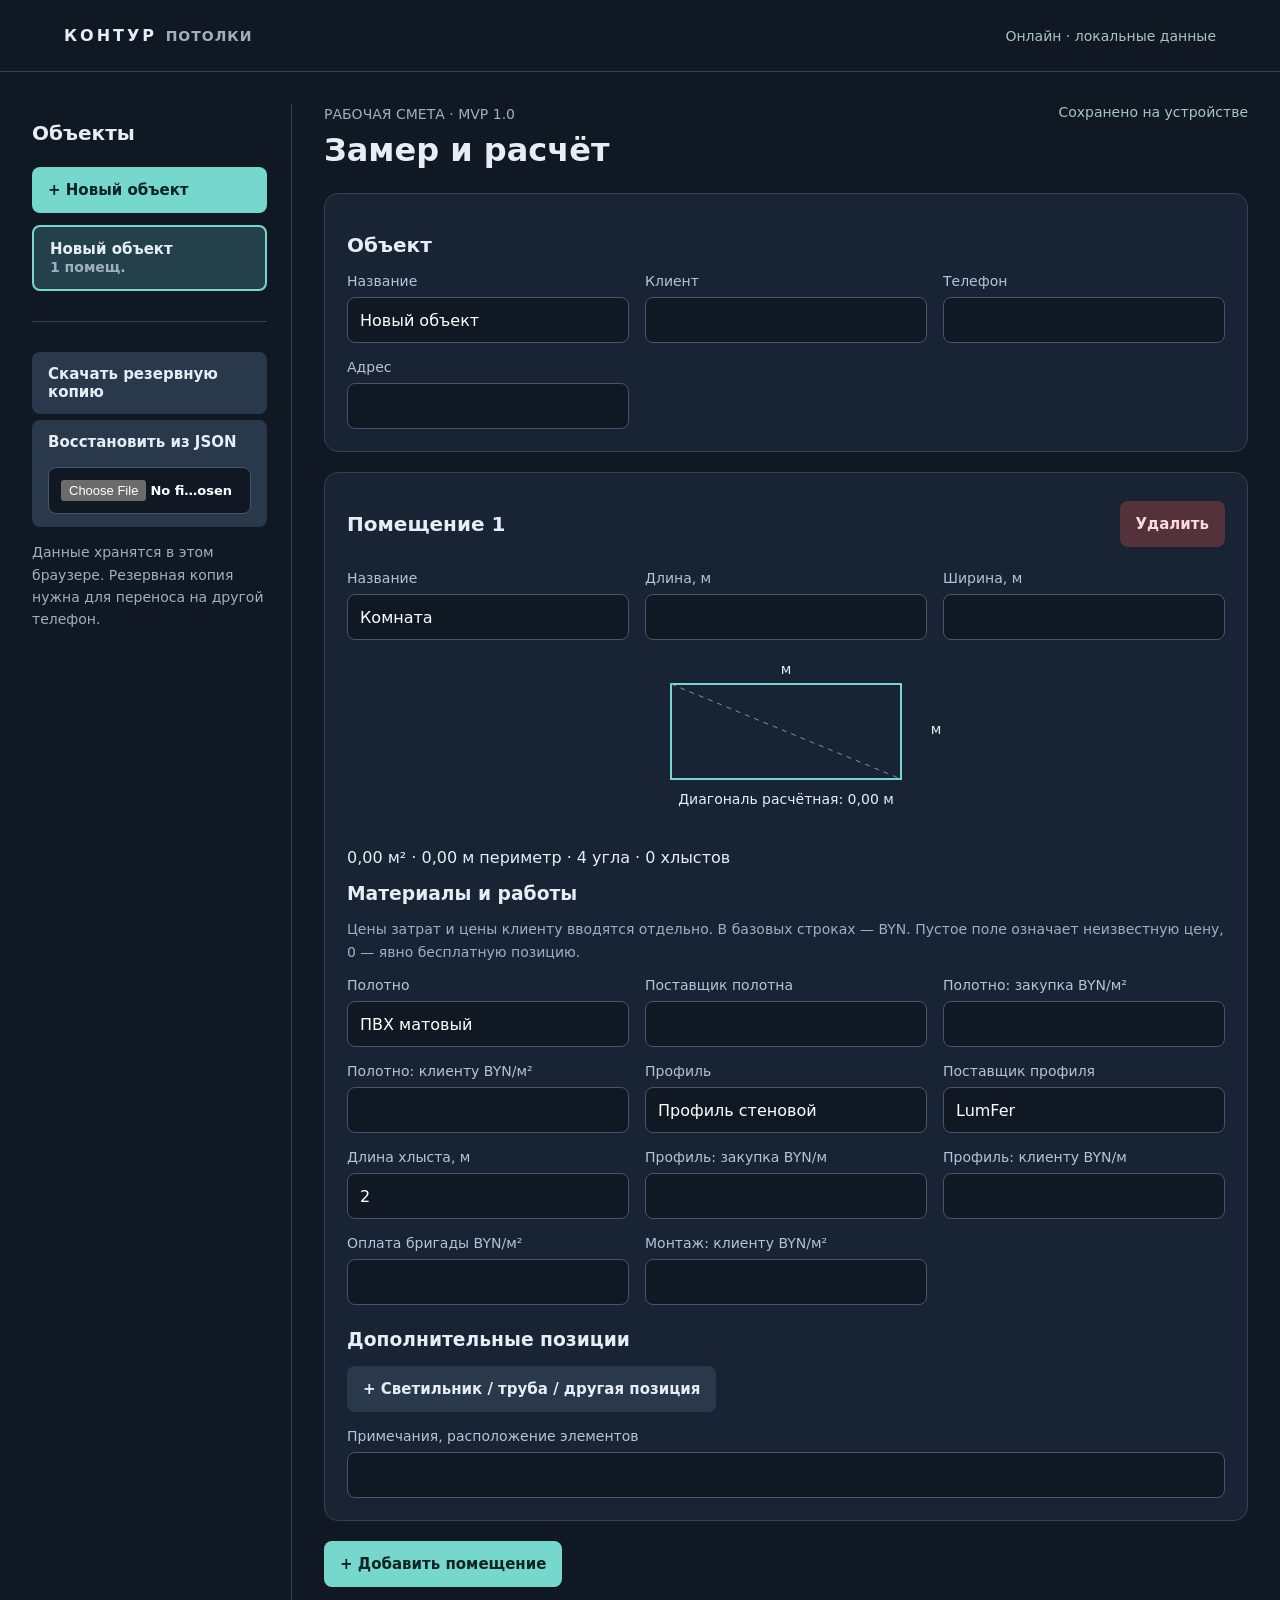
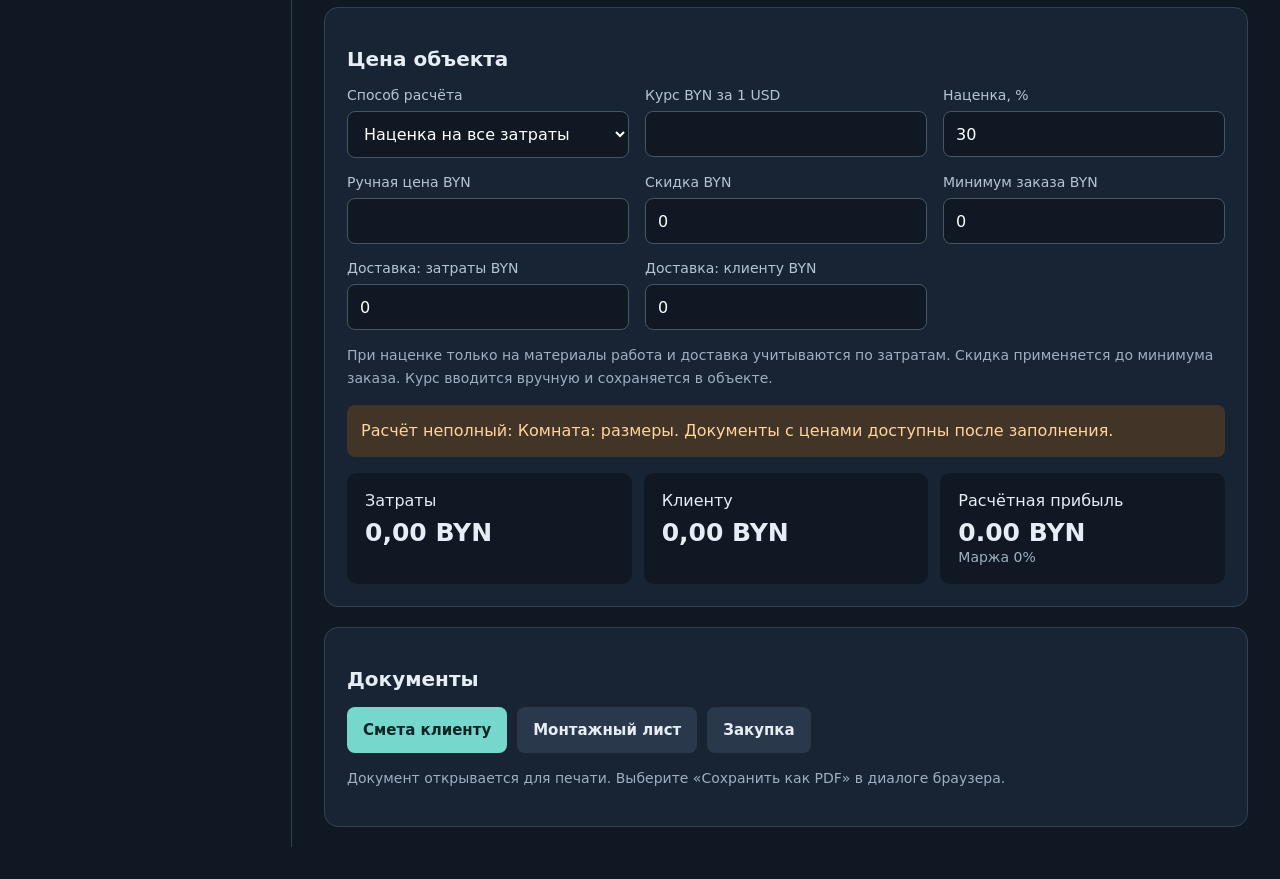
==== pages/stretch-ceiling/index.html @ fc39153e "feat: publish temporary Stretch Ceiling calculator on GitHub Pages" ====
<!doctype html>
<html lang="ru"><head><meta charset="utf-8"><meta name="viewport" content="width=device-width,initial-scale=1"><meta name="theme-color" content="#101923"><title>Контур — расчёт потолков</title><link rel="manifest" href="manifest.json"><link rel="stylesheet" href="style.css"></head>
<body><header><b>КОНТУР <small>ПОТОЛКИ</small></b><span id="connection"></span></header><main><aside><h2>Объекты</h2><button id="new">+ Новый объект</button><div id="projects"></div><hr><button id="backup" class="secondary">Скачать резервную копию</button><label class="file">Восстановить из JSON<input type="file" id="restore" accept="application/json"></label><p class="hint">Данные хранятся в этом браузере. Резервная копия нужна для переноса на другой телефон.</p></aside><article><div class="title"><div><small>РАБОЧАЯ СМЕТА · MVP 1.0</small><h1>Замер и расчёт</h1></div><span id="saved"></span></div><div id="editor"></div><section><h2>Документы</h2><div class="actions"><button data-doc="client">Смета клиенту</button><button data-doc="mount" class="secondary">Монтажный лист</button><button data-doc="buy" class="secondary">Закупка</button></div><p class="hint">Документ открывается для печати. Выберите «Сохранить как PDF» в диалоге браузера.</p></section></article></main><script type="module" src="app.js"></script></body></html>
---- pages/stretch-ceiling/style.css ----
:root{font-family:system-ui,Arial,sans-serif;color:#e6edf5;background:#101923;font-size:16px;color-scheme:dark}*{box-sizing:border-box}body{margin:0}header{height:72px;padding:20px 5%;border-bottom:1px solid #344152;display:flex;align-items:center;justify-content:space-between}header b{letter-spacing:3px}small,.hint{color:#9eafc2;font-size:14px}header small{letter-spacing:1px}main{max-width:1400px;margin:auto;display:grid;grid-template-columns:260px 1fr;gap:32px;padding:32px}aside{border-right:1px solid #344152;padding-right:24px}article{min-width:0}h1{font-size:32px;margin:8px 0 24px}h2{font-size:20px}h3{margin:0}.title{display:flex;justify-content:space-between;gap:12px}section{background:#182433;border:1px solid #344152;padding:22px;border-radius:14px;margin-bottom:20px}.grid{display:grid;grid-template-columns:repeat(3,minmax(0,1fr));gap:16px}label{display:flex;flex-direction:column;gap:8px;font-size:14px;color:#b5c4d4}input,select,textarea{font:inherit;font-size:16px;padding:12px;border-radius:8px;border:1px solid #455669;background:#101923;color:#fff;width:100%;min-height:46px}button,.file{cursor:pointer;border:0;border-radius:8px;padding:13px 16px;font:inherit;font-size:15px;font-weight:600;background:#76d7cc;color:#0c2426;min-height:46px}button.secondary,.file{background:#29394b;color:#e6edf5}button:focus-visible,input:focus-visible,select:focus-visible{outline:3px solid #76d7cc}aside button{width:100%;margin:6px 0;text-align:left}aside .active{border:2px solid #76d7cc;background:#24414b}.hint{line-height:1.6}.file input{margin-top:8px;font-size:13px}.actions{display:flex;flex-wrap:wrap;gap:10px}.roomhead{display:flex;justify-content:space-between;align-items:center;margin-bottom:18px}.summary{display:grid;grid-template-columns:repeat(3,1fr);gap:12px}.metric{padding:18px;background:#101923;border-radius:10px}.metric strong{display:block;font-size:25px;margin-top:8px}.warning{color:#ffd59d;background:#423426;padding:14px;border-radius:8px;line-height:1.5}.item{border-top:1px solid #455669;padding-top:16px;margin-top:16px}.diagram{width:100%;height:160px;margin:14px 0}.danger{background:#55313a;color:#ffd9de}hr{border:0;border-top:1px solid #344152;margin:24px 0}#saved,#connection{font-size:14px;color:#a6c5bf}@media(max-width:760px){main{display:block;padding:16px}aside{border:0;padding:0;margin-bottom:24px}.grid{grid-template-columns:1fr 1fr}.summary{grid-template-columns:1fr}.title{display:block}header{padding:16px;font-size:14px}h1{font-size:28px}section{padding:16px}.grid label.full{grid-column:1/-1}}@media(max-width:380px){.grid{grid-template-columns:1fr}}
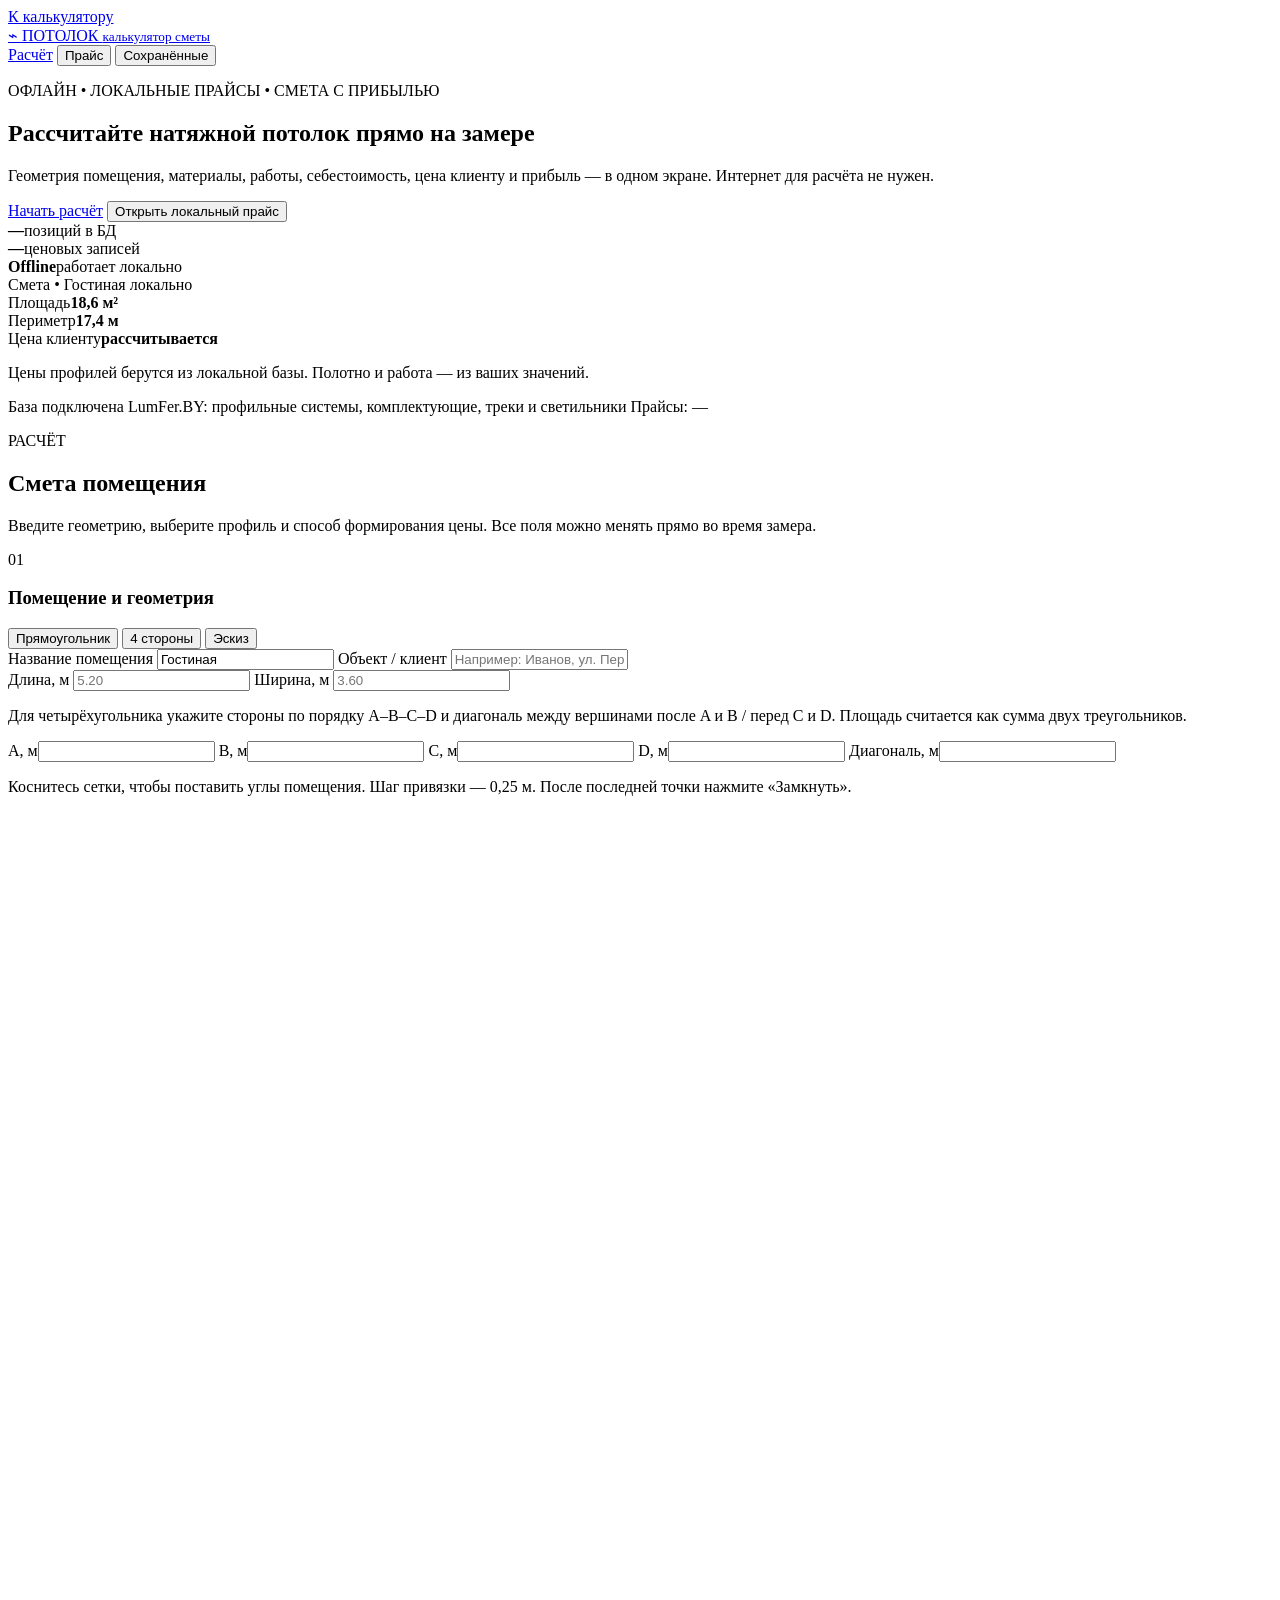
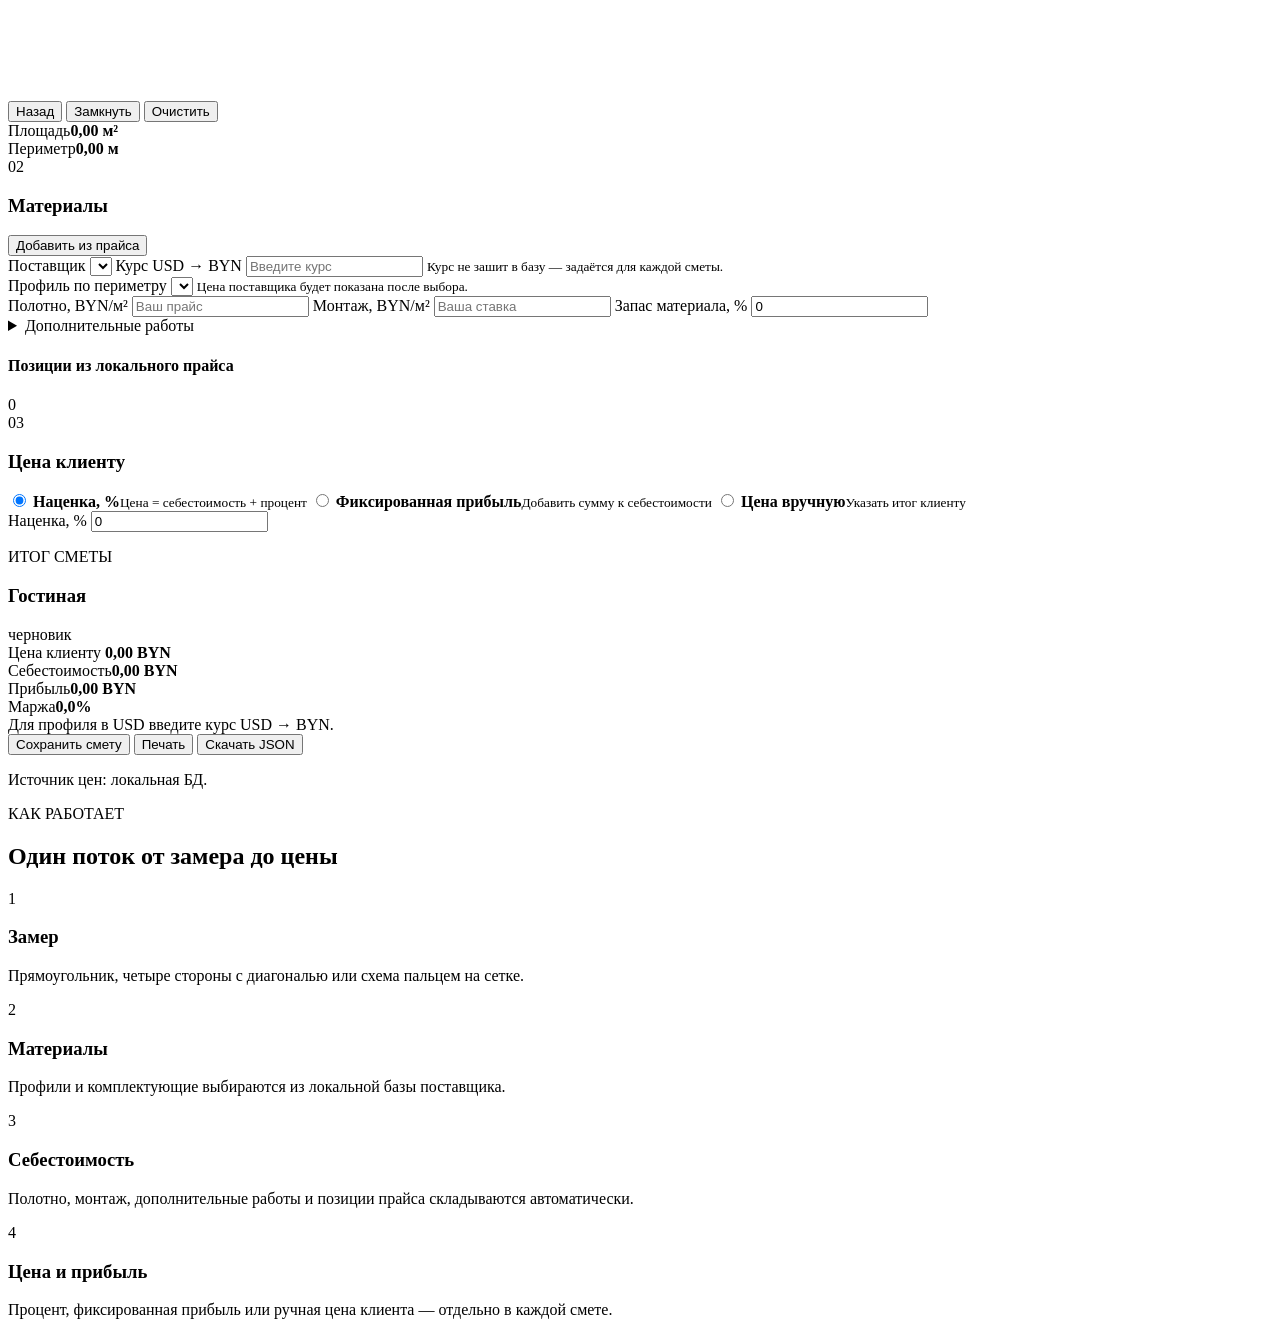
==== commit 42eddb73: "feat: restore full landing calculator UI with local price DB" ====
--- a/pages/stretch-ceiling/index.html
+++ b/pages/stretch-ceiling/index.html
@@ -1,3 +1,374 @@
 <!doctype html>
-<html lang="ru"><head><meta charset="utf-8"><meta name="viewport" content="width=device-width,initial-scale=1"><meta name="theme-color" content="#101923"><title>Контур — расчёт потолков</title><link rel="manifest" href="manifest.json"><link rel="stylesheet" href="style.css"></head>
-<body><header><b>КОНТУР <small>ПОТОЛКИ</small></b><span id="connection"></span></header><main><aside><h2>Объекты</h2><button id="new">+ Новый объект</button><div id="projects"></div><hr><button id="backup" class="secondary">Скачать резервную копию</button><label class="file">Восстановить из JSON<input type="file" id="restore" accept="application/json"></label><p class="hint">Данные хранятся в этом браузере. Резервная копия нужна для переноса на другой телефон.</p></aside><article><div class="title"><div><small>РАБОЧАЯ СМЕТА · MVP 1.0</small><h1>Замер и расчёт</h1></div><span id="saved"></span></div><div id="editor"></div><section><h2>Документы</h2><div class="actions"><button data-doc="client">Смета клиенту</button><button data-doc="mount" class="secondary">Монтажный лист</button><button data-doc="buy" class="secondary">Закупка</button></div><p class="hint">Документ открывается для печати. Выберите «Сохранить как PDF» в диалоге браузера.</p></section></article></main><script type="module" src="app.js"></script></body></html>
+<html lang="ru">
+<head>
+  <meta charset="utf-8">
+  <meta name="viewport" content="width=device-width,initial-scale=1,viewport-fit=cover">
+  <meta name="theme-color" content="#0b0f14">
+  <meta name="description" content="Офлайн-калькулятор натяжных потолков с локальной базой прайсов.">
+  <title>Потолок — калькулятор сметы</title>
+  <link rel="stylesheet" href="styles.css">
+</head>
+<body>
+  <a class="skip-link" href="#calculator">К калькулятору</a>
+  <header class="topbar">
+    <div class="container topbar-inner">
+      <a class="brand" href="#top" aria-label="На начало страницы">
+        <span class="brand-mark" aria-hidden="true">⌁</span>
+        <span>ПОТОЛОК <small>калькулятор сметы</small></span>
+      </a>
+      <nav class="nav" aria-label="Основная навигация">
+        <a href="#calculator">Расчёт</a>
+        <button class="nav-button" id="openCatalogTop" type="button">Прайс</button>
+        <button class="nav-button" id="openSavedTop" type="button">Сохранённые</button>
+      </nav>
+    </div>
+  </header>
+
+  <main id="top">
+    <section class="hero">
+      <div class="container hero-grid">
+        <div class="hero-copy">
+          <p class="eyebrow">ОФЛАЙН • ЛОКАЛЬНЫЕ ПРАЙСЫ • СМЕТА С ПРИБЫЛЬЮ</p>
+          <h1>Рассчитайте натяжной потолок прямо на замере</h1>
+          <p class="hero-lead">Геометрия помещения, материалы, работы, себестоимость, цена клиенту и прибыль — в одном экране. Интернет для расчёта не нужен.</p>
+          <div class="hero-actions">
+            <a class="button primary" href="#calculator">Начать расчёт</a>
+            <button class="button ghost" id="openCatalogHero" type="button">Открыть локальный прайс</button>
+          </div>
+          <div class="hero-proof" aria-label="Данные локальной базы">
+            <div><strong id="heroProducts">—</strong><span>позиций в БД</span></div>
+            <div><strong id="heroPrices">—</strong><span>ценовых записей</span></div>
+            <div><strong>Offline</strong><span>работает локально</span></div>
+          </div>
+        </div>
+        <div class="hero-visual" aria-label="Пример результата сметы">
+          <div class="preview-card">
+            <div class="preview-head">
+              <span>Смета • Гостиная</span>
+              <span class="status-dot">локально</span>
+            </div>
+            <div class="preview-metric">
+              <span>Площадь</span><strong>18,6 м²</strong>
+            </div>
+            <div class="preview-metric">
+              <span>Периметр</span><strong>17,4 м</strong>
+            </div>
+            <div class="preview-divider"></div>
+            <div class="preview-metric emphasis">
+              <span>Цена клиенту</span><strong>рассчитывается</strong>
+            </div>
+            <p class="preview-note">Цены профилей берутся из локальной базы. Полотно и работа — из ваших значений.</p>
+          </div>
+        </div>
+      </div>
+    </section>
+
+    <section class="trust-strip" aria-label="Источник прайса">
+      <div class="container trust-inner">
+        <span class="badge">База подключена</span>
+        <span>LumFer.BY: профильные системы, комплектующие, треки и светильники</span>
+        <span class="muted" id="priceDates">Прайсы: —</span>
+      </div>
+    </section>
+
+    <section class="calculator-section" id="calculator">
+      <div class="container">
+        <div class="section-heading">
+          <p class="eyebrow">РАСЧЁТ</p>
+          <h2>Смета помещения</h2>
+          <p>Введите геометрию, выберите профиль и способ формирования цены. Все поля можно менять прямо во время замера.</p>
+        </div>
+
+        <div class="calc-layout">
+          <form class="calc-panel" id="calcForm" novalidate>
+            <div class="form-section">
+              <div class="section-row">
+                <div>
+                  <span class="step-number">01</span>
+                  <h3>Помещение и геометрия</h3>
+                </div>
+                <div class="segmented" role="tablist" aria-label="Способ замера">
+                  <button type="button" class="seg active" data-mode="rect" role="tab" aria-selected="true">Прямоугольник</button>
+                  <button type="button" class="seg" data-mode="quad" role="tab" aria-selected="false">4 стороны</button>
+                  <button type="button" class="seg" data-mode="sketch" role="tab" aria-selected="false">Эскиз</button>
+                </div>
+              </div>
+
+              <div class="field-grid two">
+                <label class="field">
+                  <span>Название помещения</span>
+                  <input id="roomName" type="text" value="Гостиная" autocomplete="off">
+                </label>
+                <label class="field">
+                  <span>Объект / клиент</span>
+                  <input id="projectName" type="text" placeholder="Например: Иванов, ул. Первомайская" autocomplete="off">
+                </label>
+              </div>
+
+              <div id="rectFields" class="geometry-pane">
+                <div class="field-grid two">
+                  <label class="field">
+                    <span>Длина, м</span>
+                    <input id="length" type="number" min="0" step="0.01" inputmode="decimal" placeholder="5.20">
+                  </label>
+                  <label class="field">
+                    <span>Ширина, м</span>
+                    <input id="width" type="number" min="0" step="0.01" inputmode="decimal" placeholder="3.60">
+                  </label>
+                </div>
+              </div>
+
+              <div id="quadFields" class="geometry-pane hidden">
+                <p class="hint">Для четырёхугольника укажите стороны по порядку A–B–C–D и диагональ между вершинами после A и B / перед C и D. Площадь считается как сумма двух треугольников.</p>
+                <div class="field-grid five">
+                  <label class="field"><span>A, м</span><input id="sideA" type="number" min="0" step="0.01" inputmode="decimal"></label>
+                  <label class="field"><span>B, м</span><input id="sideB" type="number" min="0" step="0.01" inputmode="decimal"></label>
+                  <label class="field"><span>C, м</span><input id="sideC" type="number" min="0" step="0.01" inputmode="decimal"></label>
+                  <label class="field"><span>D, м</span><input id="sideD" type="number" min="0" step="0.01" inputmode="decimal"></label>
+                  <label class="field accent-field"><span>Диагональ, м</span><input id="diagonal" type="number" min="0" step="0.01" inputmode="decimal"></label>
+                </div>
+                <div class="inline-alert hidden" id="quadError" role="status"></div>
+              </div>
+
+              <div id="sketchFields" class="geometry-pane hidden">
+                <p class="hint">Коснитесь сетки, чтобы поставить углы помещения. Шаг привязки — 0,25 м. После последней точки нажмите «Замкнуть».</p>
+                <div class="sketch-shell">
+                  <svg id="sketchSvg" viewBox="0 0 600 420" role="img" aria-label="Поле для схемы помещения"></svg>
+                  <div class="sketch-toolbar">
+                    <button class="button small ghost" type="button" id="sketchUndo">Назад</button>
+                    <button class="button small secondary" type="button" id="sketchClose">Замкнуть</button>
+                    <button class="button small ghost" type="button" id="sketchClear">Очистить</button>
+                  </div>
+                </div>
+              </div>
+
+              <div class="metric-row">
+                <div><span>Площадь</span><strong id="areaMetric">0,00 м²</strong></div>
+                <div><span>Периметр</span><strong id="perimeterMetric">0,00 м</strong></div>
+              </div>
+            </div>
+
+            <div class="form-section">
+              <div class="section-row">
+                <div>
+                  <span class="step-number">02</span>
+                  <h3>Материалы</h3>
+                </div>
+                <button class="text-button" id="openCatalogInline" type="button">Добавить из прайса</button>
+              </div>
+
+              <div class="field-grid two">
+                <label class="field">
+                  <span>Поставщик</span>
+                  <select id="supplierSelect"></select>
+                </label>
+                <label class="field">
+                  <span>Курс USD → BYN</span>
+                  <input id="usdRate" type="number" min="0" step="0.0001" inputmode="decimal" placeholder="Введите курс">
+                  <small>Курс не зашит в базу — задаётся для каждой сметы.</small>
+                </label>
+              </div>
+
+              <label class="field">
+                <span>Профиль по периметру</span>
+                <select id="profileSelect"></select>
+                <small id="profileHint">Цена поставщика будет показана после выбора.</small>
+              </label>
+
+              <div class="field-grid three">
+                <label class="field">
+                  <span>Полотно, BYN/м²</span>
+                  <input id="membranePrice" type="number" min="0" step="0.01" inputmode="decimal" placeholder="Ваш прайс">
+                </label>
+                <label class="field">
+                  <span>Монтаж, BYN/м²</span>
+                  <input id="laborPrice" type="number" min="0" step="0.01" inputmode="decimal" placeholder="Ваша ставка">
+                </label>
+                <label class="field">
+                  <span>Запас материала, %</span>
+                  <input id="wastePct" type="number" min="0" step="0.1" inputmode="decimal" value="0">
+                </label>
+              </div>
+
+              <details class="details">
+                <summary>Дополнительные работы</summary>
+                <div class="details-body">
+                  <div class="field-grid three">
+                    <label class="field">
+                      <span>Светоточки, шт.</span>
+                      <input id="lightQty" type="number" min="0" step="1" inputmode="numeric" value="0">
+                    </label>
+                    <label class="field">
+                      <span>Цена за светоточку, BYN</span>
+                      <input id="lightPrice" type="number" min="0" step="0.01" inputmode="decimal" value="0">
+                    </label>
+                    <label class="field">
+                      <span>Обход труб, шт.</span>
+                      <input id="pipeQty" type="number" min="0" step="1" inputmode="numeric" value="0">
+                    </label>
+                    <label class="field">
+                      <span>Цена обхода, BYN</span>
+                      <input id="pipePrice" type="number" min="0" step="0.01" inputmode="decimal" value="0">
+                    </label>
+                    <label class="field">
+                      <span>Карниз / ниша, м</span>
+                      <input id="corniceQty" type="number" min="0" step="0.01" inputmode="decimal" value="0">
+                    </label>
+                    <label class="field">
+                      <span>Цена за метр, BYN</span>
+                      <input id="cornicePrice" type="number" min="0" step="0.01" inputmode="decimal" value="0">
+                    </label>
+                  </div>
+                  <label class="field">
+                    <span>Прочие расходы / работы, BYN</span>
+                    <input id="miscCost" type="number" min="0" step="0.01" inputmode="decimal" value="0">
+                  </label>
+                </div>
+              </details>
+
+              <div id="extraItemsWrap" class="extra-items hidden">
+                <div class="subhead">
+                  <h4>Позиции из локального прайса</h4>
+                  <span id="extraItemsCount">0</span>
+                </div>
+                <div id="extraItems"></div>
+              </div>
+            </div>
+
+            <div class="form-section">
+              <div class="section-row">
+                <div>
+                  <span class="step-number">03</span>
+                  <h3>Цена клиенту</h3>
+                </div>
+              </div>
+              <div class="price-methods">
+                <label class="method-card active">
+                  <input type="radio" name="priceMethod" value="percent" checked>
+                  <span><strong>Наценка, %</strong><small>Цена = себестоимость + процент</small></span>
+                </label>
+                <label class="method-card">
+                  <input type="radio" name="priceMethod" value="fixed">
+                  <span><strong>Фиксированная прибыль</strong><small>Добавить сумму к себестоимости</small></span>
+                </label>
+                <label class="method-card">
+                  <input type="radio" name="priceMethod" value="manual">
+                  <span><strong>Цена вручную</strong><small>Указать итог клиенту</small></span>
+                </label>
+              </div>
+
+              <label class="field" id="priceMethodValueWrap">
+                <span id="priceMethodLabel">Наценка, %</span>
+                <input id="priceMethodValue" type="number" min="0" step="0.01" inputmode="decimal" value="0">
+              </label>
+            </div>
+          </form>
+
+          <aside class="result-panel" aria-live="polite">
+            <div class="result-card">
+              <div class="result-head">
+                <div>
+                  <p class="eyebrow">ИТОГ СМЕТЫ</p>
+                  <h3 id="resultRoomName">Гостиная</h3>
+                </div>
+                <span class="badge subtle">черновик</span>
+              </div>
+
+              <div class="result-primary">
+                <span>Цена клиенту</span>
+                <strong id="clientPrice">0,00 BYN</strong>
+              </div>
+
+              <div class="result-kpis">
+                <div><span>Себестоимость</span><strong id="costPrice">0,00 BYN</strong></div>
+                <div><span>Прибыль</span><strong id="profitPrice">0,00 BYN</strong></div>
+                <div><span>Маржа</span><strong id="marginPct">0,0%</strong></div>
+              </div>
+
+              <div class="result-lines" id="resultLines"></div>
+
+              <div class="result-warning hidden" id="rateWarning">
+                Для профиля в USD введите курс USD → BYN.
+              </div>
+
+              <div class="result-actions">
+                <button class="button primary" type="button" id="saveEstimate">Сохранить смету</button>
+                <button class="button secondary" type="button" id="printEstimate">Печать</button>
+                <button class="button ghost" type="button" id="exportEstimate">Скачать JSON</button>
+              </div>
+              <p class="result-source" id="resultSource">Источник цен: локальная БД.</p>
+            </div>
+          </aside>
+        </div>
+      </div>
+    </section>
+
+    <section class="features">
+      <div class="container">
+        <div class="section-heading compact">
+          <p class="eyebrow">КАК РАБОТАЕТ</p>
+          <h2>Один поток от замера до цены</h2>
+        </div>
+        <div class="feature-grid">
+          <article class="feature-card"><span>1</span><h3>Замер</h3><p>Прямоугольник, четыре стороны с диагональю или схема пальцем на сетке.</p></article>
+          <article class="feature-card"><span>2</span><h3>Материалы</h3><p>Профили и комплектующие выбираются из локальной базы поставщика.</p></article>
+          <article class="feature-card"><span>3</span><h3>Себестоимость</h3><p>Полотно, монтаж, дополнительные работы и позиции прайса складываются автоматически.</p></article>
+          <article class="feature-card"><span>4</span><h3>Цена и прибыль</h3><p>Процент, фиксированная прибыль или ручная цена клиента — отдельно в каждой смете.</p></article>
+        </div>
+      </div>
+    </section>
+  </main>
+
+  <dialog id="catalogDialog" class="dialog">
+    <div class="dialog-shell">
+      <div class="dialog-head">
+        <div>
+          <p class="eyebrow">ЛОКАЛЬНАЯ БАЗА</p>
+          <h2>Прайс материалов</h2>
+        </div>
+        <button class="icon-button" type="button" data-close-dialog="catalogDialog" aria-label="Закрыть">×</button>
+      </div>
+      <div class="catalog-controls">
+        <label class="search-field">
+          <span class="sr-only">Поиск по прайсу</span>
+          <input id="catalogSearch" type="search" placeholder="Профиль, гарпун, светильник…">
+        </label>
+        <select id="catalogCategory" aria-label="Категория прайса"></select>
+      </div>
+      <div class="catalog-meta" id="catalogMeta"></div>
+      <div class="catalog-list" id="catalogList"></div>
+    </div>
+  </dialog>
+
+  <dialog id="savedDialog" class="dialog">
+    <div class="dialog-shell narrow">
+      <div class="dialog-head">
+        <div>
+          <p class="eyebrow">ЛОКАЛЬНО</p>
+          <h2>Сохранённые сметы</h2>
+        </div>
+        <button class="icon-button" type="button" data-close-dialog="savedDialog" aria-label="Закрыть">×</button>
+      </div>
+      <div id="savedList" class="saved-list"></div>
+    </div>
+  </dialog>
+
+  <div class="toast" id="toast" role="status" aria-live="polite"></div>
+
+  <script src="data/price-base.js"></script>
+  <script src="data/price-products-01.js"></script>
+  <script src="data/price-products-02.js"></script>
+  <script src="data/price-products-03.js"></script>
+  <script src="data/price-products-04.js"></script>
+  <script src="data/price-products-05.js"></script>
+  <script src="data/price-products-06.js"></script>
+  <script src="data/price-products-07.js"></script>
+  <script src="data/price-products-08.js"></script>
+  <script src="data/price-products-09.js"></script>
+  <script src="data/price-products-10.js"></script>
+  <script src="data/price-products-11.js"></script>
+  <script src="data/price-products-12.js"></script>
+  <script src="data/price-products-13.js"></script>
+  <script src="app.js"></script>
+</body>
+</html>
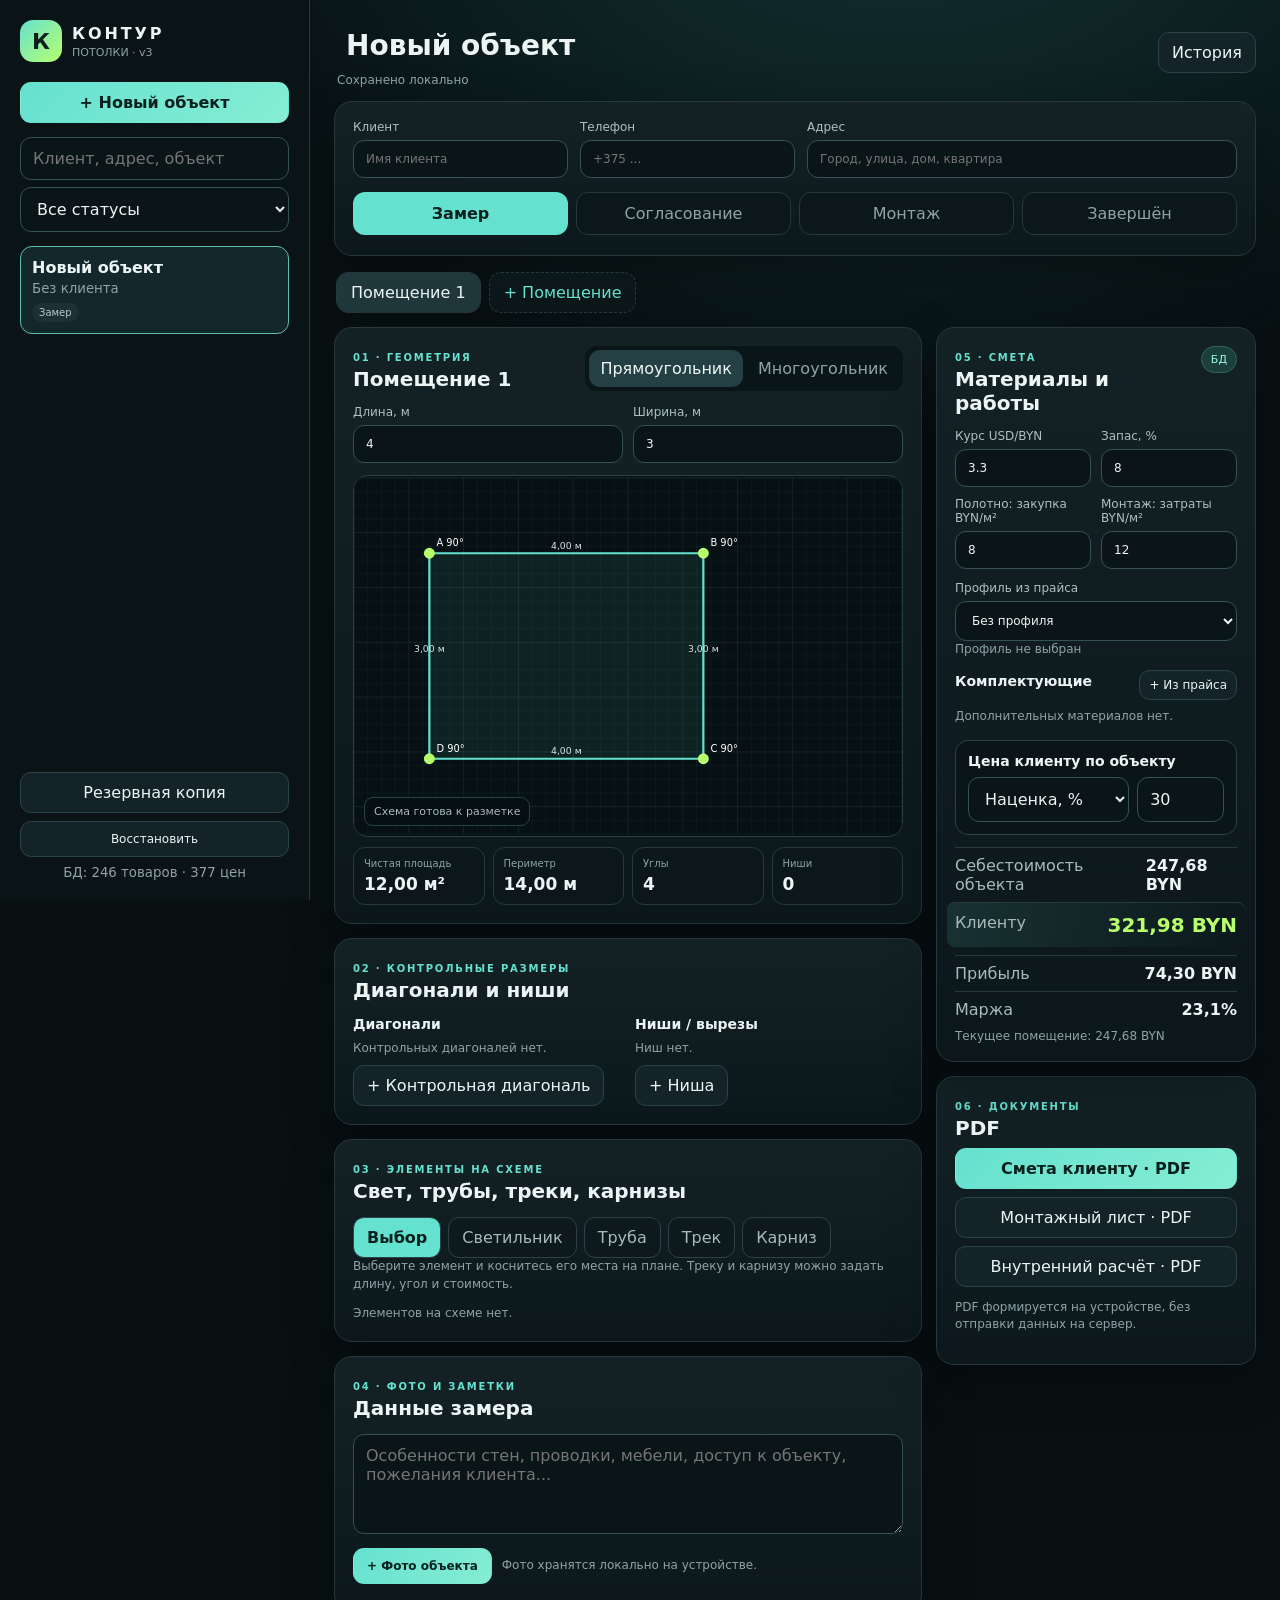
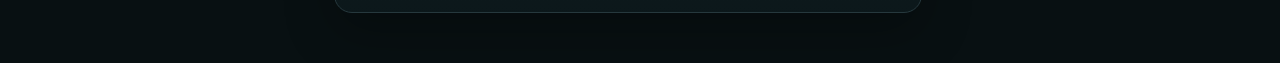
==== commit 597443b8: "pages: publish v3 field workflow" ====
--- a/pages/stretch-ceiling/index.html
+++ b/pages/stretch-ceiling/index.html
@@ -3,372 +3,100 @@
 <head>
   <meta charset="utf-8">
   <meta name="viewport" content="width=device-width,initial-scale=1,viewport-fit=cover">
-  <meta name="theme-color" content="#0b0f14">
-  <meta name="description" content="Офлайн-калькулятор натяжных потолков с локальной базой прайсов.">
-  <title>Потолок — калькулятор сметы</title>
-  <link rel="stylesheet" href="styles.css">
+  <meta name="theme-color" content="#0c1517">
+  <meta name="color-scheme" content="dark light">
+  <title>КОНТУР — замер и смета натяжных потолков</title>
+  <meta name="description" content="Офлайн-калькулятор замера, сметы и монтажа натяжных потолков">
+  <link rel="manifest" href="manifest.json">
+  <link rel="icon" href="icon.svg" type="image/svg+xml">
+  <link rel="stylesheet" href="v3.css">
+  <script src="https://telegram.org/js/telegram-web-app.js?59"></script>
+  <script src="data/price-data.js"></script>
 </head>
 <body>
-  <a class="skip-link" href="#calculator">К калькулятору</a>
-  <header class="topbar">
-    <div class="container topbar-inner">
-      <a class="brand" href="#top" aria-label="На начало страницы">
-        <span class="brand-mark" aria-hidden="true">⌁</span>
-        <span>ПОТОЛОК <small>калькулятор сметы</small></span>
-      </a>
-      <nav class="nav" aria-label="Основная навигация">
-        <a href="#calculator">Расчёт</a>
-        <button class="nav-button" id="openCatalogTop" type="button">Прайс</button>
-        <button class="nav-button" id="openSavedTop" type="button">Сохранённые</button>
-      </nav>
-    </div>
-  </header>
+  <div class="app-shell">
+    <aside class="sidebar" id="sidebar">
+      <div class="brand"><span class="brand-mark">К</span><div><b>КОНТУР</b><small>ПОТОЛКИ · v3</small></div><button class="icon-btn mobile-close" id="closeSidebar" aria-label="Закрыть">×</button></div>
+      <button class="primary full" id="newProject">+ Новый объект</button>
+      <div class="search"><input id="projectSearch" placeholder="Клиент, адрес, объект"><select id="projectStatusFilter"><option value="">Все статусы</option><option value="measurement">Замер</option><option value="approval">Согласование</option><option value="installation">Монтаж</option><option value="completed">Завершён</option></select></div>
+      <div class="project-list" id="projectList"></div>
+      <div class="sidebar-footer"><button class="ghost full" id="exportBackup">Резервная копия</button><label class="ghost full file-label">Восстановить<input type="file" id="importBackup" accept="application/json"></label><small id="dbMeta">Локальная БД цен</small></div>
+    </aside>
 
-  <main id="top">
-    <section class="hero">
-      <div class="container hero-grid">
-        <div class="hero-copy">
-          <p class="eyebrow">ОФЛАЙН • ЛОКАЛЬНЫЕ ПРАЙСЫ • СМЕТА С ПРИБЫЛЬЮ</p>
-          <h1>Рассчитайте натяжной потолок прямо на замере</h1>
-          <p class="hero-lead">Геометрия помещения, материалы, работы, себестоимость, цена клиенту и прибыль — в одном экране. Интернет для расчёта не нужен.</p>
-          <div class="hero-actions">
-            <a class="button primary" href="#calculator">Начать расчёт</a>
-            <button class="button ghost" id="openCatalogHero" type="button">Открыть локальный прайс</button>
-          </div>
-          <div class="hero-proof" aria-label="Данные локальной базы">
-            <div><strong id="heroProducts">—</strong><span>позиций в БД</span></div>
-            <div><strong id="heroPrices">—</strong><span>ценовых записей</span></div>
-            <div><strong>Offline</strong><span>работает локально</span></div>
-          </div>
+    <main class="workspace">
+      <header class="topbar"><button class="icon-btn mobile-menu" id="openSidebar">☰</button><div class="top-title"><input id="projectTitle" class="title-input" value="Новый объект" aria-label="Название объекта"><span id="saveState">Сохранено локально</span></div><button class="ghost" id="historyBtn">История</button></header>
+
+      <section class="project-card card">
+        <div class="client-grid">
+          <label>Клиент<input id="clientName" placeholder="Имя клиента"></label>
+          <label>Телефон<input id="clientPhone" inputmode="tel" placeholder="+375 ..."></label>
+          <label class="address">Адрес<input id="clientAddress" placeholder="Город, улица, дом, квартира"></label>
         </div>
-        <div class="hero-visual" aria-label="Пример результата сметы">
-          <div class="preview-card">
-            <div class="preview-head">
-              <span>Смета • Гостиная</span>
-              <span class="status-dot">локально</span>
+        <div class="status-flow" id="statusFlow"></div>
+      </section>
+
+      <nav class="room-tabs" id="roomTabs"></nav>
+
+      <div class="editor-grid">
+        <div class="editor-column">
+          <section class="card">
+            <div class="section-head"><div><span class="eyebrow">01 · ГЕОМЕТРИЯ</span><h2 id="roomHeading">Помещение</h2></div><div class="mode-switch"><button data-mode="rect">Прямоугольник</button><button data-mode="polygon">Многоугольник</button></div></div>
+            <div id="rectEditor" class="form-grid compact"><label>Длина, м<input id="rectLength" type="number" min="0" step="0.01"></label><label>Ширина, м<input id="rectWidth" type="number" min="0" step="0.01"></label></div>
+            <div id="polygonEditor" class="hidden">
+              <div class="toolbar"><button class="ghost" id="addVertexMode">+ Вершина на схеме</button><button class="ghost" id="undoVertex">Отменить вершину</button><button class="ghost danger" id="clearPolygon">Очистить</button></div>
+              <div class="hint">Ставьте точки по порядку обхода помещения. Вершины можно перетаскивать пальцем. Координаты и углы пересчитываются автоматически.</div>
+              <div id="vertexTable" class="data-list"></div>
             </div>
-            <div class="preview-metric">
-              <span>Площадь</span><strong>18,6 м²</strong>
-            </div>
-            <div class="preview-metric">
-              <span>Периметр</span><strong>17,4 м</strong>
-            </div>
-            <div class="preview-divider"></div>
-            <div class="preview-metric emphasis">
-              <span>Цена клиенту</span><strong>рассчитывается</strong>
-            </div>
-            <p class="preview-note">Цены профилей берутся из локальной базы. Полотно и работа — из ваших значений.</p>
-          </div>
-        </div>
-      </div>
-    </section>
+            <div class="plan-wrap"><svg id="planSvg" viewBox="0 0 1000 650" role="img" aria-label="Схема потолка"></svg><div class="plan-hint" id="planHint">Схема готова к разметке</div></div>
+            <div class="metrics"><div><small>Чистая площадь</small><strong id="metricArea">0 м²</strong></div><div><small>Периметр</small><strong id="metricPerimeter">0 м</strong></div><div><small>Углы</small><strong id="metricCorners">0</strong></div><div><small>Ниши</small><strong id="metricNiches">0</strong></div></div>
+          </section>
 
-    <section class="trust-strip" aria-label="Источник прайса">
-      <div class="container trust-inner">
-        <span class="badge">База подключена</span>
-        <span>LumFer.BY: профильные системы, комплектующие, треки и светильники</span>
-        <span class="muted" id="priceDates">Прайсы: —</span>
-      </div>
-    </section>
+          <section class="card">
+            <div class="section-head"><div><span class="eyebrow">02 · КОНТРОЛЬНЫЕ РАЗМЕРЫ</span><h2>Диагонали и ниши</h2></div></div>
+            <div class="split"><div><h3>Диагонали</h3><div id="diagonalList" class="data-list"></div><button class="ghost" id="addDiagonal">+ Контрольная диагональ</button></div><div><h3>Ниши / вырезы</h3><div id="nicheList" class="data-list"></div><button class="ghost" id="addNiche">+ Ниша</button></div></div>
+          </section>
 
-    <section class="calculator-section" id="calculator">
-      <div class="container">
-        <div class="section-heading">
-          <p class="eyebrow">РАСЧЁТ</p>
-          <h2>Смета помещения</h2>
-          <p>Введите геометрию, выберите профиль и способ формирования цены. Все поля можно менять прямо во время замера.</p>
+          <section class="card">
+            <div class="section-head"><div><span class="eyebrow">03 · ЭЛЕМЕНТЫ НА СХЕМЕ</span><h2>Свет, трубы, треки, карнизы</h2></div></div>
+            <div class="tool-palette" id="featureTools"><button data-tool="select" class="active">Выбор</button><button data-tool="light">Светильник</button><button data-tool="pipe">Труба</button><button data-tool="track">Трек</button><button data-tool="cornice">Карниз</button></div>
+            <div class="hint">Выберите элемент и коснитесь его места на плане. Треку и карнизу можно задать длину, угол и стоимость.</div>
+            <div id="featureList" class="feature-list"></div>
+          </section>
+
+          <section class="card">
+            <div class="section-head"><div><span class="eyebrow">04 · ФОТО И ЗАМЕТКИ</span><h2>Данные замера</h2></div></div>
+            <textarea id="roomNotes" rows="4" placeholder="Особенности стен, проводки, мебели, доступ к объекту, пожелания клиента..."></textarea>
+            <div class="photo-actions"><label class="primary file-label">+ Фото объекта<input type="file" id="photoInput" accept="image/*" capture="environment" multiple></label><span class="hint">Фото хранятся локально на устройстве.</span></div>
+            <div id="photoGrid" class="photo-grid"></div>
+          </section>
         </div>
 
-        <div class="calc-layout">
-          <form class="calc-panel" id="calcForm" novalidate>
-            <div class="form-section">
-              <div class="section-row">
-                <div>
-                  <span class="step-number">01</span>
-                  <h3>Помещение и геометрия</h3>
-                </div>
-                <div class="segmented" role="tablist" aria-label="Способ замера">
-                  <button type="button" class="seg active" data-mode="rect" role="tab" aria-selected="true">Прямоугольник</button>
-                  <button type="button" class="seg" data-mode="quad" role="tab" aria-selected="false">4 стороны</button>
-                  <button type="button" class="seg" data-mode="sketch" role="tab" aria-selected="false">Эскиз</button>
-                </div>
-              </div>
+        <aside class="calc-column">
+          <section class="card sticky-card">
+            <div class="section-head"><div><span class="eyebrow">05 · СМЕТА</span><h2>Материалы и работы</h2></div><span class="db-badge" id="dbBadge">БД</span></div>
+            <div class="form-grid compact"><label>Курс USD/BYN<input id="usdRate" type="number" step="0.0001" min="0"></label><label>Запас, %<input id="wastePct" type="number" min="0" step="1"></label><label>Полотно: закупка BYN/м²<input id="membraneCost" type="number" min="0" step="0.01"></label><label>Монтаж: затраты BYN/м²<input id="laborCost" type="number" min="0" step="0.01"></label></div>
+            <label>Профиль из прайса<select id="profileSelect"></select></label>
+            <div class="hint" id="profileHint"></div>
+            <div class="material-head"><h3>Комплектующие</h3><button class="ghost small" id="openCatalog">+ Из прайса</button></div><div id="materialList" class="data-list"></div>
+            <div class="pricing-box"><h3>Цена клиенту по объекту</h3><div class="price-method"><select id="priceMethod"><option value="percent">Наценка, %</option><option value="fixed">Прибавить, BYN</option><option value="manual">Итог вручную, BYN</option></select><input id="priceValue" type="number" step="0.01"></div></div>
+            <div class="totals"><div><span>Себестоимость объекта</span><strong id="totalCost">0 BYN</strong></div><div class="accent"><span>Клиенту</span><strong id="totalClient">0 BYN</strong></div><div><span>Прибыль</span><strong id="totalProfit">0 BYN</strong></div><div><span>Маржа</span><strong id="totalMargin">0%</strong></div></div>
+            <div class="room-cost" id="roomCost"></div>
+          </section>
 
-              <div class="field-grid two">
-                <label class="field">
-                  <span>Название помещения</span>
-                  <input id="roomName" type="text" value="Гостиная" autocomplete="off">
-                </label>
-                <label class="field">
-                  <span>Объект / клиент</span>
-                  <input id="projectName" type="text" placeholder="Например: Иванов, ул. Первомайская" autocomplete="off">
-                </label>
-              </div>
+          <section class="card">
+            <span class="eyebrow">06 · ДОКУМЕНТЫ</span><h2>PDF</h2>
+            <button class="primary full pdf-btn" data-pdf="client">Смета клиенту · PDF</button><button class="ghost full pdf-btn" data-pdf="installer">Монтажный лист · PDF</button><button class="ghost full pdf-btn" data-pdf="internal">Внутренний расчёт · PDF</button>
+            <p class="hint">PDF формируется на устройстве, без отправки данных на сервер.</p>
+          </section>
+        </aside>
+      </div>
+    </main>
+  </div>
 
-              <div id="rectFields" class="geometry-pane">
-                <div class="field-grid two">
-                  <label class="field">
-                    <span>Длина, м</span>
-                    <input id="length" type="number" min="0" step="0.01" inputmode="decimal" placeholder="5.20">
-                  </label>
-                  <label class="field">
-                    <span>Ширина, м</span>
-                    <input id="width" type="number" min="0" step="0.01" inputmode="decimal" placeholder="3.60">
-                  </label>
-                </div>
-              </div>
+  <dialog id="catalogDialog"><form method="dialog" class="dialog-shell"><div class="dialog-head"><div><span class="eyebrow">ЛОКАЛЬНЫЙ ПРАЙС</span><h2>Добавить комплектующие</h2></div><button class="icon-btn" value="cancel">×</button></div><div class="catalog-search"><input id="catalogSearch" placeholder="Поиск по 246 товарам"><select id="catalogCategory"><option value="">Все категории</option></select></div><div id="catalogResults" class="catalog-results"></div></form></dialog>
+  <dialog id="historyDialog"><form method="dialog" class="dialog-shell narrow"><div class="dialog-head"><div><span class="eyebrow">ЖУРНАЛ</span><h2>История объекта</h2></div><button class="icon-btn" value="cancel">×</button></div><div id="historyList" class="timeline"></div><button class="danger full" type="button" id="deleteProject">Удалить объект</button></form></dialog>
 
-              <div id="quadFields" class="geometry-pane hidden">
-                <p class="hint">Для четырёхугольника укажите стороны по порядку A–B–C–D и диагональ между вершинами после A и B / перед C и D. Площадь считается как сумма двух треугольников.</p>
-                <div class="field-grid five">
-                  <label class="field"><span>A, м</span><input id="sideA" type="number" min="0" step="0.01" inputmode="decimal"></label>
-                  <label class="field"><span>B, м</span><input id="sideB" type="number" min="0" step="0.01" inputmode="decimal"></label>
-                  <label class="field"><span>C, м</span><input id="sideC" type="number" min="0" step="0.01" inputmode="decimal"></label>
-                  <label class="field"><span>D, м</span><input id="sideD" type="number" min="0" step="0.01" inputmode="decimal"></label>
-                  <label class="field accent-field"><span>Диагональ, м</span><input id="diagonal" type="number" min="0" step="0.01" inputmode="decimal"></label>
-                </div>
-                <div class="inline-alert hidden" id="quadError" role="status"></div>
-              </div>
-
-              <div id="sketchFields" class="geometry-pane hidden">
-                <p class="hint">Коснитесь сетки, чтобы поставить углы помещения. Шаг привязки — 0,25 м. После последней точки нажмите «Замкнуть».</p>
-                <div class="sketch-shell">
-                  <svg id="sketchSvg" viewBox="0 0 600 420" role="img" aria-label="Поле для схемы помещения"></svg>
-                  <div class="sketch-toolbar">
-                    <button class="button small ghost" type="button" id="sketchUndo">Назад</button>
-                    <button class="button small secondary" type="button" id="sketchClose">Замкнуть</button>
-                    <button class="button small ghost" type="button" id="sketchClear">Очистить</button>
-                  </div>
-                </div>
-              </div>
-
-              <div class="metric-row">
-                <div><span>Площадь</span><strong id="areaMetric">0,00 м²</strong></div>
-                <div><span>Периметр</span><strong id="perimeterMetric">0,00 м</strong></div>
-              </div>
-            </div>
-
-            <div class="form-section">
-              <div class="section-row">
-                <div>
-                  <span class="step-number">02</span>
-                  <h3>Материалы</h3>
-                </div>
-                <button class="text-button" id="openCatalogInline" type="button">Добавить из прайса</button>
-              </div>
-
-              <div class="field-grid two">
-                <label class="field">
-                  <span>Поставщик</span>
-                  <select id="supplierSelect"></select>
-                </label>
-                <label class="field">
-                  <span>Курс USD → BYN</span>
-                  <input id="usdRate" type="number" min="0" step="0.0001" inputmode="decimal" placeholder="Введите курс">
-                  <small>Курс не зашит в базу — задаётся для каждой сметы.</small>
-                </label>
-              </div>
-
-              <label class="field">
-                <span>Профиль по периметру</span>
-                <select id="profileSelect"></select>
-                <small id="profileHint">Цена поставщика будет показана после выбора.</small>
-              </label>
-
-              <div class="field-grid three">
-                <label class="field">
-                  <span>Полотно, BYN/м²</span>
-                  <input id="membranePrice" type="number" min="0" step="0.01" inputmode="decimal" placeholder="Ваш прайс">
-                </label>
-                <label class="field">
-                  <span>Монтаж, BYN/м²</span>
-                  <input id="laborPrice" type="number" min="0" step="0.01" inputmode="decimal" placeholder="Ваша ставка">
-                </label>
-                <label class="field">
-                  <span>Запас материала, %</span>
-                  <input id="wastePct" type="number" min="0" step="0.1" inputmode="decimal" value="0">
-                </label>
-              </div>
-
-              <details class="details">
-                <summary>Дополнительные работы</summary>
-                <div class="details-body">
-                  <div class="field-grid three">
-                    <label class="field">
-                      <span>Светоточки, шт.</span>
-                      <input id="lightQty" type="number" min="0" step="1" inputmode="numeric" value="0">
-                    </label>
-                    <label class="field">
-                      <span>Цена за светоточку, BYN</span>
-                      <input id="lightPrice" type="number" min="0" step="0.01" inputmode="decimal" value="0">
-                    </label>
-                    <label class="field">
-                      <span>Обход труб, шт.</span>
-                      <input id="pipeQty" type="number" min="0" step="1" inputmode="numeric" value="0">
-                    </label>
-                    <label class="field">
-                      <span>Цена обхода, BYN</span>
-                      <input id="pipePrice" type="number" min="0" step="0.01" inputmode="decimal" value="0">
-                    </label>
-                    <label class="field">
-                      <span>Карниз / ниша, м</span>
-                      <input id="corniceQty" type="number" min="0" step="0.01" inputmode="decimal" value="0">
-                    </label>
-                    <label class="field">
-                      <span>Цена за метр, BYN</span>
-                      <input id="cornicePrice" type="number" min="0" step="0.01" inputmode="decimal" value="0">
-                    </label>
-                  </div>
-                  <label class="field">
-                    <span>Прочие расходы / работы, BYN</span>
-                    <input id="miscCost" type="number" min="0" step="0.01" inputmode="decimal" value="0">
-                  </label>
-                </div>
-              </details>
-
-              <div id="extraItemsWrap" class="extra-items hidden">
-                <div class="subhead">
-                  <h4>Позиции из локального прайса</h4>
-                  <span id="extraItemsCount">0</span>
-                </div>
-                <div id="extraItems"></div>
-              </div>
-            </div>
-
-            <div class="form-section">
-              <div class="section-row">
-                <div>
-                  <span class="step-number">03</span>
-                  <h3>Цена клиенту</h3>
-                </div>
-              </div>
-              <div class="price-methods">
-                <label class="method-card active">
-                  <input type="radio" name="priceMethod" value="percent" checked>
-                  <span><strong>Наценка, %</strong><small>Цена = себестоимость + процент</small></span>
-                </label>
-                <label class="method-card">
-                  <input type="radio" name="priceMethod" value="fixed">
-                  <span><strong>Фиксированная прибыль</strong><small>Добавить сумму к себестоимости</small></span>
-                </label>
-                <label class="method-card">
-                  <input type="radio" name="priceMethod" value="manual">
-                  <span><strong>Цена вручную</strong><small>Указать итог клиенту</small></span>
-                </label>
-              </div>
-
-              <label class="field" id="priceMethodValueWrap">
-                <span id="priceMethodLabel">Наценка, %</span>
-                <input id="priceMethodValue" type="number" min="0" step="0.01" inputmode="decimal" value="0">
-              </label>
-            </div>
-          </form>
-
-          <aside class="result-panel" aria-live="polite">
-            <div class="result-card">
-              <div class="result-head">
-                <div>
-                  <p class="eyebrow">ИТОГ СМЕТЫ</p>
-                  <h3 id="resultRoomName">Гостиная</h3>
-                </div>
-                <span class="badge subtle">черновик</span>
-              </div>
-
-              <div class="result-primary">
-                <span>Цена клиенту</span>
-                <strong id="clientPrice">0,00 BYN</strong>
-              </div>
-
-              <div class="result-kpis">
-                <div><span>Себестоимость</span><strong id="costPrice">0,00 BYN</strong></div>
-                <div><span>Прибыль</span><strong id="profitPrice">0,00 BYN</strong></div>
-                <div><span>Маржа</span><strong id="marginPct">0,0%</strong></div>
-              </div>
-
-              <div class="result-lines" id="resultLines"></div>
-
-              <div class="result-warning hidden" id="rateWarning">
-                Для профиля в USD введите курс USD → BYN.
-              </div>
-
-              <div class="result-actions">
-                <button class="button primary" type="button" id="saveEstimate">Сохранить смету</button>
-                <button class="button secondary" type="button" id="printEstimate">Печать</button>
-                <button class="button ghost" type="button" id="exportEstimate">Скачать JSON</button>
-              </div>
-              <p class="result-source" id="resultSource">Источник цен: локальная БД.</p>
-            </div>
-          </aside>
-        </div>
-      </div>
-    </section>
-
-    <section class="features">
-      <div class="container">
-        <div class="section-heading compact">
-          <p class="eyebrow">КАК РАБОТАЕТ</p>
-          <h2>Один поток от замера до цены</h2>
-        </div>
-        <div class="feature-grid">
-          <article class="feature-card"><span>1</span><h3>Замер</h3><p>Прямоугольник, четыре стороны с диагональю или схема пальцем на сетке.</p></article>
-          <article class="feature-card"><span>2</span><h3>Материалы</h3><p>Профили и комплектующие выбираются из локальной базы поставщика.</p></article>
-          <article class="feature-card"><span>3</span><h3>Себестоимость</h3><p>Полотно, монтаж, дополнительные работы и позиции прайса складываются автоматически.</p></article>
-          <article class="feature-card"><span>4</span><h3>Цена и прибыль</h3><p>Процент, фиксированная прибыль или ручная цена клиента — отдельно в каждой смете.</p></article>
-        </div>
-      </div>
-    </section>
-  </main>
-
-  <dialog id="catalogDialog" class="dialog">
-    <div class="dialog-shell">
-      <div class="dialog-head">
-        <div>
-          <p class="eyebrow">ЛОКАЛЬНАЯ БАЗА</p>
-          <h2>Прайс материалов</h2>
-        </div>
-        <button class="icon-button" type="button" data-close-dialog="catalogDialog" aria-label="Закрыть">×</button>
-      </div>
-      <div class="catalog-controls">
-        <label class="search-field">
-          <span class="sr-only">Поиск по прайсу</span>
-          <input id="catalogSearch" type="search" placeholder="Профиль, гарпун, светильник…">
-        </label>
-        <select id="catalogCategory" aria-label="Категория прайса"></select>
-      </div>
-      <div class="catalog-meta" id="catalogMeta"></div>
-      <div class="catalog-list" id="catalogList"></div>
-    </div>
-  </dialog>
-
-  <dialog id="savedDialog" class="dialog">
-    <div class="dialog-shell narrow">
-      <div class="dialog-head">
-        <div>
-          <p class="eyebrow">ЛОКАЛЬНО</p>
-          <h2>Сохранённые сметы</h2>
-        </div>
-        <button class="icon-button" type="button" data-close-dialog="savedDialog" aria-label="Закрыть">×</button>
-      </div>
-      <div id="savedList" class="saved-list"></div>
-    </div>
-  </dialog>
-
-  <div class="toast" id="toast" role="status" aria-live="polite"></div>
-
-  <script src="data/price-base.js"></script>
-  <script src="data/price-products-01.js"></script>
-  <script src="data/price-products-02.js"></script>
-  <script src="data/price-products-03.js"></script>
-  <script src="data/price-products-04.js"></script>
-  <script src="data/price-products-05.js"></script>
-  <script src="data/price-products-06.js"></script>
-  <script src="data/price-products-07.js"></script>
-  <script src="data/price-products-08.js"></script>
-  <script src="data/price-products-09.js"></script>
-  <script src="data/price-products-10.js"></script>
-  <script src="data/price-products-11.js"></script>
-  <script src="data/price-products-12.js"></script>
-  <script src="data/price-products-13.js"></script>
-  <script src="app.js"></script>
+  <div class="toast" id="toast"></div>
+  <script type="module" src="v3.js"></script>
 </body>
-</html>
+</html>
--- a/pages/stretch-ceiling/v3.css
+++ b/pages/stretch-ceiling/v3.css
@@ -0,0 +1,5 @@
+:root{--bg:#081012;--panel:#0f1a1d;--panel2:#142226;--line:#26383d;--text:#edf5f4;--muted:#8fa3a6;--accent:#65e1cf;--accent2:#b8ff6d;--danger:#ff7878;--shadow:0 18px 50px rgba(0,0,0,.28);font-family:Inter,system-ui,-apple-system,Segoe UI,Roboto,Arial,sans-serif;color-scheme:dark}
+*{box-sizing:border-box}body{margin:0;background:radial-gradient(circle at 70% -20%,#153b3b 0,transparent 35%),var(--bg);color:var(--text);min-height:100vh}button,input,select,textarea{font:inherit}button{cursor:pointer}.app-shell{display:grid;grid-template-columns:310px minmax(0,1fr);min-height:100vh}.sidebar{position:sticky;top:0;height:100vh;padding:20px;background:#0a1316;border-right:1px solid var(--line);display:flex;flex-direction:column;gap:14px;z-index:20}.brand{display:flex;align-items:center;gap:10px;margin-bottom:6px}.brand-mark{width:42px;height:42px;border-radius:13px;background:linear-gradient(135deg,var(--accent),var(--accent2));display:grid;place-items:center;color:#09201d;font-weight:900;font-size:22px}.brand b{letter-spacing:.18em}.brand small{display:block;color:var(--muted);font-size:11px;margin-top:3px}.sidebar-footer{margin-top:auto;display:grid;gap:8px}.sidebar-footer small{color:var(--muted);text-align:center}.workspace{min-width:0;padding:18px 24px 50px}.topbar{display:flex;align-items:center;gap:12px;min-height:58px;margin-bottom:14px}.top-title{min-width:0;flex:1}.title-input{font-size:28px;font-weight:800;background:transparent;border:0;color:var(--text);width:100%;outline:none}.top-title span{display:block;color:var(--muted);font-size:12px;margin-left:3px}.card{background:linear-gradient(180deg,rgba(20,34,38,.96),rgba(12,24,27,.96));border:1px solid var(--line);border-radius:18px;padding:18px;box-shadow:var(--shadow)}.project-card{margin-bottom:14px}.client-grid{display:grid;grid-template-columns:1fr 1fr 2fr;gap:12px}.status-flow{display:flex;gap:8px;margin-top:14px;overflow:auto;padding-bottom:2px}.status-flow button{white-space:nowrap;flex:1;min-width:125px;padding:11px 12px;border-radius:12px;border:1px solid var(--line);background:#0c171a;color:var(--muted)}.status-flow button.done{border-color:#3c6d63;color:#b8d8d2}.status-flow button.active{background:var(--accent);color:#09201d;border-color:transparent;font-weight:800}.room-tabs{display:flex;gap:8px;overflow:auto;margin:12px 0;padding:2px}.room-tabs button{border:1px solid var(--line);background:#0c171a;color:var(--muted);padding:10px 14px;border-radius:12px;white-space:nowrap}.room-tabs button.active{background:#20383c;color:var(--text);border-color:#466267}.room-tabs .add-room{border-style:dashed;color:var(--accent)}.editor-grid{display:grid;grid-template-columns:minmax(0,1.55fr) minmax(320px,.75fr);gap:14px}.editor-column{display:grid;gap:14px;align-content:start}.calc-column{display:grid;gap:14px;align-content:start}.sticky-card{position:sticky;top:12px}.section-head{display:flex;align-items:flex-start;justify-content:space-between;gap:12px;margin-bottom:14px}.section-head h2,.card h2{margin:2px 0 0;font-size:20px}.eyebrow{font-size:10px;letter-spacing:.18em;color:var(--accent);font-weight:800}.form-grid{display:grid;grid-template-columns:repeat(2,minmax(0,1fr));gap:10px}.compact{margin-bottom:12px}label{display:grid;gap:6px;color:#aec0c2;font-size:12px}input,select,textarea{width:100%;border:1px solid #355057;background:#0a1518;color:var(--text);border-radius:11px;padding:11px 12px;outline:none}input:focus,select:focus,textarea:focus{border-color:var(--accent);box-shadow:0 0 0 3px rgba(101,225,207,.12)}textarea{resize:vertical}.address{grid-column:auto}.primary,.ghost,.icon-btn,.tool-palette button,.mode-switch button{border-radius:11px;padding:10px 13px;border:1px solid transparent}.primary{background:linear-gradient(135deg,var(--accent),#86edd4);color:#06211d;font-weight:800}.ghost{background:#132327;color:var(--text);border-color:#2b444a}.ghost:hover{border-color:#527077}.danger{color:#ffaaaa!important;border-color:#653b3b!important;background:#28181a!important}.full{width:100%;display:block;text-align:center}.small{padding:7px 9px;font-size:12px}.icon-btn{width:40px;height:40px;padding:0;background:#122226;color:var(--text);border-color:var(--line);font-size:22px}.mode-switch{display:flex;gap:4px;background:#0a1518;padding:4px;border-radius:12px}.mode-switch button{background:transparent;color:var(--muted);padding:8px 10px}.mode-switch button.active{background:#244044;color:var(--text)}.toolbar,.tool-palette{display:flex;gap:7px;flex-wrap:wrap}.tool-palette button{background:#0d191c;border-color:#2c4247;color:#a8babc}.tool-palette button.active{background:var(--accent);color:#09201d;font-weight:800}.hint{color:var(--muted);font-size:12px;line-height:1.45}.plan-wrap{position:relative;margin-top:12px;border:1px solid #284048;border-radius:15px;overflow:hidden;background:#071114;touch-action:none}.plan-wrap svg{width:100%;height:auto;display:block;min-height:360px}.plan-hint{position:absolute;left:10px;bottom:10px;background:rgba(6,14,16,.82);border:1px solid #284048;color:#a9babc;border-radius:9px;padding:7px 9px;font-size:11px}.metrics{display:grid;grid-template-columns:repeat(4,1fr);gap:8px;margin-top:10px}.metrics div{padding:10px;border:1px solid #263b40;border-radius:12px;background:#0b171a}.metrics small{display:block;color:var(--muted);font-size:10px}.metrics strong{display:block;margin-top:5px;font-size:17px}.split{display:grid;grid-template-columns:1fr 1fr;gap:14px}.split h3,.material-head h3,.pricing-box h3{font-size:14px;margin:0 0 8px}.data-list{display:grid;gap:7px;margin:8px 0}.data-row{display:grid;grid-template-columns:minmax(0,1fr) auto;gap:8px;align-items:center;background:#0b171a;border:1px solid #263b40;padding:9px;border-radius:11px}.data-row .row-fields{display:grid;grid-template-columns:repeat(3,minmax(0,1fr));gap:6px}.data-row input,.data-row select{padding:8px}.remove{background:transparent;color:#ff9c9c;border:0;font-size:18px;padding:6px}.feature-list{display:grid;gap:8px;margin-top:12px}.feature-card{border:1px solid #294248;background:#0b171a;border-radius:12px;padding:10px}.feature-card header{display:flex;justify-content:space-between;align-items:center;margin-bottom:8px}.feature-card .feature-fields{display:grid;grid-template-columns:repeat(4,1fr);gap:6px}.photo-actions{display:flex;align-items:center;gap:10px;margin-top:10px}.file-label{cursor:pointer}.file-label input{display:none}.photo-grid{display:grid;grid-template-columns:repeat(4,1fr);gap:8px;margin-top:10px}.photo{position:relative;aspect-ratio:1;border-radius:11px;overflow:hidden;background:#0a1518;border:1px solid #284048}.photo img{width:100%;height:100%;object-fit:cover}.photo button{position:absolute;right:5px;top:5px;width:28px;height:28px;border:0;border-radius:50%;background:rgba(0,0,0,.65);color:#fff}.db-badge{background:#1b403b;color:#9ff5e7;border:1px solid #31675e;border-radius:999px;padding:6px 9px;font-size:11px}.material-head{display:flex;align-items:center;justify-content:space-between;margin-top:12px}.pricing-box{margin-top:14px;padding:12px;border:1px solid #2a4449;border-radius:13px;background:#0a1518}.price-method{display:grid;grid-template-columns:1.3fr .7fr;gap:8px}.totals{display:grid;gap:8px;margin-top:12px}.totals div{display:flex;justify-content:space-between;gap:12px;border-top:1px solid #263a3f;padding-top:8px}.totals span{color:#a8babc}.totals .accent{background:linear-gradient(90deg,rgba(101,225,207,.12),transparent);margin:0 -8px;padding:10px 8px;border-radius:8px}.totals .accent strong{color:var(--accent2);font-size:20px}.room-cost{color:var(--muted);font-size:12px;margin-top:10px}.pdf-btn{margin-top:8px}.search{display:grid;gap:7px}.project-list{display:grid;gap:7px;overflow:auto}.project-item{padding:11px;border:1px solid #21353a;border-radius:12px;background:#0d191c;cursor:pointer}.project-item.active{border-color:#5ebeb1;background:#13282b}.project-item b{display:block}.project-item small{color:var(--muted);display:block;margin-top:4px}.project-item .pill{display:inline-block;margin-top:7px;border-radius:999px;background:#1b3135;color:#b7c9cb;padding:4px 7px;font-size:10px}dialog{border:0;padding:0;background:transparent;color:var(--text);width:min(900px,94vw);max-width:none}dialog::backdrop{background:rgba(0,0,0,.7);backdrop-filter:blur(4px)}.dialog-shell{background:#0e1a1d;border:1px solid #30494f;border-radius:18px;padding:18px;max-height:88vh;overflow:auto;box-shadow:var(--shadow)}.dialog-shell.narrow{width:min(620px,94vw);margin:auto}.dialog-head{display:flex;justify-content:space-between;align-items:flex-start;margin-bottom:12px}.catalog-search{display:grid;grid-template-columns:1fr 220px;gap:8px}.catalog-results{display:grid;grid-template-columns:repeat(2,1fr);gap:8px;margin-top:12px}.catalog-card{border:1px solid #294147;background:#0a1518;border-radius:12px;padding:11px}.catalog-card h4{margin:0 0 6px;font-size:13px}.catalog-card p{margin:0;color:var(--muted);font-size:11px}.catalog-card footer{display:flex;justify-content:space-between;align-items:center;margin-top:9px}.timeline{display:grid;gap:0;margin-bottom:16px}.timeline-item{border-left:2px solid #315058;padding:0 0 16px 14px;margin-left:7px}.timeline-item::before{content:"";display:block;width:9px;height:9px;border-radius:50%;background:var(--accent);position:relative;left:-19px;top:11px}.timeline-item b{display:block;font-size:13px}.timeline-item small{color:var(--muted)}.toast{position:fixed;left:50%;bottom:24px;transform:translate(-50%,20px);opacity:0;pointer-events:none;background:#eaf7f5;color:#0b2522;padding:10px 14px;border-radius:10px;font-weight:700;transition:.2s;z-index:99}.toast.show{opacity:1;transform:translate(-50%,0)}.hidden{display:none!important}.mobile-menu,.mobile-close{display:none}
+@media(max-width:1100px){.app-shell{grid-template-columns:260px 1fr}.workspace{padding:14px}.editor-grid{grid-template-columns:1fr}.sticky-card{position:static}.client-grid{grid-template-columns:1fr 1fr}.address{grid-column:1/-1}}
+@media(max-width:760px){.app-shell{display:block}.sidebar{position:fixed;left:0;top:0;width:min(88vw,340px);transform:translateX(-105%);transition:.2s;box-shadow:20px 0 50px rgba(0,0,0,.45)}.sidebar.open{transform:none}.mobile-menu,.mobile-close{display:block}.mobile-close{margin-left:auto}.workspace{padding:10px 10px 38px}.topbar{position:sticky;top:0;background:rgba(8,16,18,.92);backdrop-filter:blur(10px);z-index:10;margin:-10px -10px 10px;padding:8px 10px}.title-input{font-size:21px}.client-grid,.form-grid,.split{grid-template-columns:1fr}.status-flow button{min-width:105px}.metrics{grid-template-columns:1fr 1fr}.plan-wrap svg{min-height:300px}.feature-card .feature-fields{grid-template-columns:1fr 1fr}.photo-grid{grid-template-columns:repeat(3,1fr)}.catalog-results{grid-template-columns:1fr}.catalog-search{grid-template-columns:1fr}.card{padding:14px;border-radius:15px}.section-head{flex-direction:column}.mode-switch{width:100%}.mode-switch button{flex:1}.toolbar button,.tool-palette button{flex:1}.room-tabs{margin:8px -2px}.project-card{margin-bottom:8px}}
+.room-tab-wrap{display:flex;align-items:center;border:1px solid var(--line);border-radius:12px;background:#0c171a;overflow:hidden;flex:0 0 auto}.room-tab-wrap>button[data-room]{border:0!important;border-radius:0!important;background:transparent!important}.room-tab-wrap>button[data-room].active{background:#20383c!important;color:var(--text)!important}.room-del{border:0;background:transparent;color:#a78686;padding:8px}.mini-info{align-self:end;padding:9px;color:var(--muted);font-size:11px}.data-row small{display:block;color:var(--muted);font-size:10px;margin-top:3px}.in-telegram .topbar{padding-top:max(8px,env(safe-area-inset-top))}
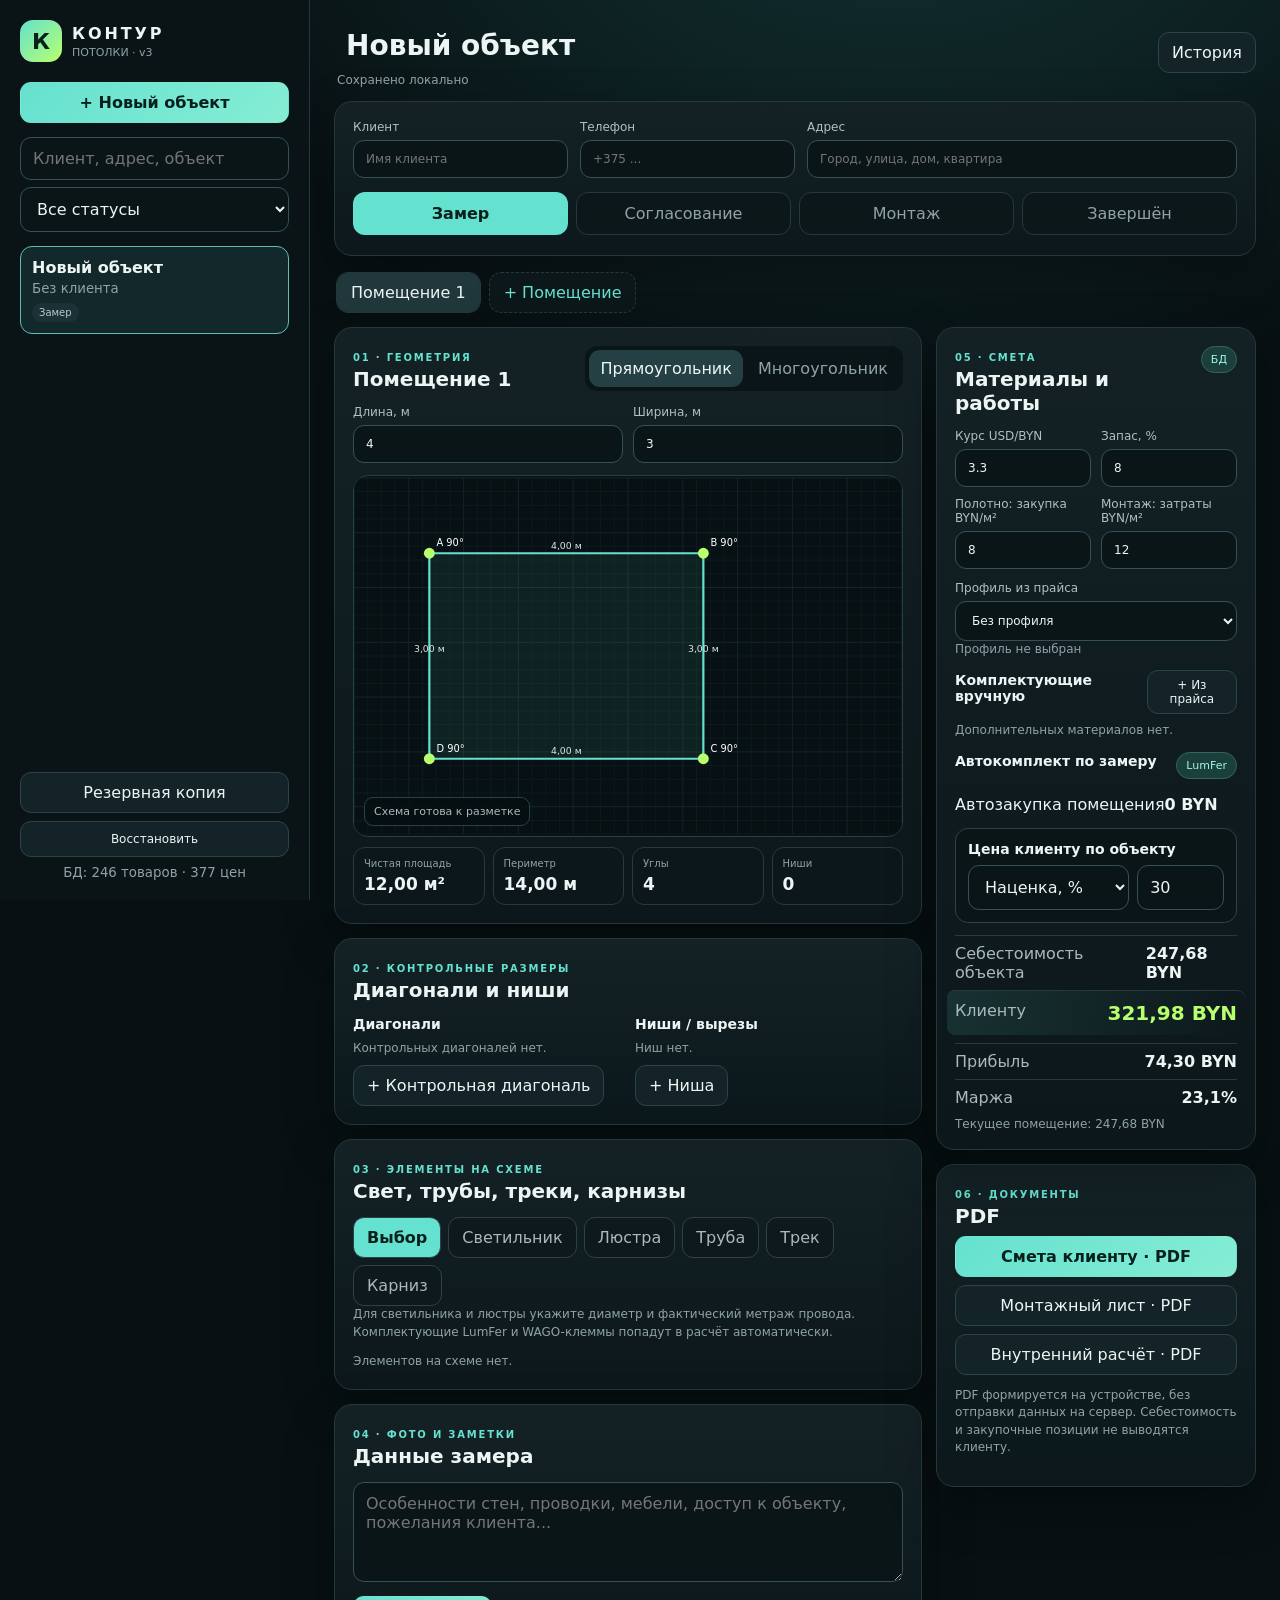
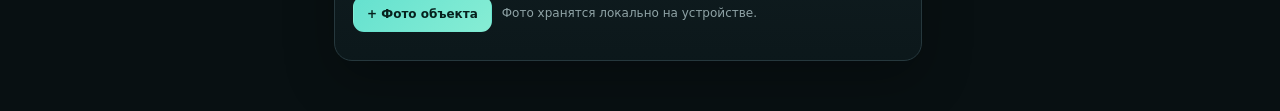
==== commit be54b631: "pages: sync KONTUR v3 r8 interface" ====
--- a/pages/stretch-ceiling/index.html
+++ b/pages/stretch-ceiling/index.html
@@ -10,6 +10,7 @@
   <link rel="manifest" href="manifest.json">
   <link rel="icon" href="icon.svg" type="image/svg+xml">
   <link rel="stylesheet" href="v3.css">
+  <link rel="stylesheet" href="field-kit.css">
   <script src="https://telegram.org/js/telegram-web-app.js?59"></script>
   <script src="data/price-data.js"></script>
 </head>
@@ -58,8 +59,8 @@
 
           <section class="card">
             <div class="section-head"><div><span class="eyebrow">03 · ЭЛЕМЕНТЫ НА СХЕМЕ</span><h2>Свет, трубы, треки, карнизы</h2></div></div>
-            <div class="tool-palette" id="featureTools"><button data-tool="select" class="active">Выбор</button><button data-tool="light">Светильник</button><button data-tool="pipe">Труба</button><button data-tool="track">Трек</button><button data-tool="cornice">Карниз</button></div>
-            <div class="hint">Выберите элемент и коснитесь его места на плане. Треку и карнизу можно задать длину, угол и стоимость.</div>
+            <div class="tool-palette" id="featureTools"><button data-tool="select" class="active">Выбор</button><button data-tool="light">Светильник</button><button data-tool="chandelier">Люстра</button><button data-tool="pipe">Труба</button><button data-tool="track">Трек</button><button data-tool="cornice">Карниз</button></div>
+            <div class="hint">Для светильника и люстры укажите диаметр и фактический метраж провода. Комплектующие LumFer и WAGO-клеммы попадут в расчёт автоматически.</div>
             <div id="featureList" class="feature-list"></div>
           </section>
 
@@ -77,7 +78,13 @@
             <div class="form-grid compact"><label>Курс USD/BYN<input id="usdRate" type="number" step="0.0001" min="0"></label><label>Запас, %<input id="wastePct" type="number" min="0" step="1"></label><label>Полотно: закупка BYN/м²<input id="membraneCost" type="number" min="0" step="0.01"></label><label>Монтаж: затраты BYN/м²<input id="laborCost" type="number" min="0" step="0.01"></label></div>
             <label>Профиль из прайса<select id="profileSelect"></select></label>
             <div class="hint" id="profileHint"></div>
-            <div class="material-head"><h3>Комплектующие</h3><button class="ghost small" id="openCatalog">+ Из прайса</button></div><div id="materialList" class="data-list"></div>
+            <div class="material-head"><h3>Комплектующие вручную</h3><button class="ghost small" id="openCatalog">+ Из прайса</button></div><div id="materialList" class="data-list"></div>
+            <div class="auto-kit-box">
+              <div class="material-head"><h3>Автокомплект по замеру</h3><span class="db-badge">LumFer</span></div>
+              <div id="autoKitList" class="data-list"></div>
+              <div id="autoKitWarnings" class="kit-warnings"></div>
+              <div class="kit-total"><span>Автозакупка помещения</span><strong id="autoKitTotal">0 BYN</strong></div>
+            </div>
             <div class="pricing-box"><h3>Цена клиенту по объекту</h3><div class="price-method"><select id="priceMethod"><option value="percent">Наценка, %</option><option value="fixed">Прибавить, BYN</option><option value="manual">Итог вручную, BYN</option></select><input id="priceValue" type="number" step="0.01"></div></div>
             <div class="totals"><div><span>Себестоимость объекта</span><strong id="totalCost">0 BYN</strong></div><div class="accent"><span>Клиенту</span><strong id="totalClient">0 BYN</strong></div><div><span>Прибыль</span><strong id="totalProfit">0 BYN</strong></div><div><span>Маржа</span><strong id="totalMargin">0%</strong></div></div>
             <div class="room-cost" id="roomCost"></div>
@@ -86,7 +93,7 @@
           <section class="card">
             <span class="eyebrow">06 · ДОКУМЕНТЫ</span><h2>PDF</h2>
             <button class="primary full pdf-btn" data-pdf="client">Смета клиенту · PDF</button><button class="ghost full pdf-btn" data-pdf="installer">Монтажный лист · PDF</button><button class="ghost full pdf-btn" data-pdf="internal">Внутренний расчёт · PDF</button>
-            <p class="hint">PDF формируется на устройстве, без отправки данных на сервер.</p>
+            <p class="hint">PDF формируется на устройстве, без отправки данных на сервер. Себестоимость и закупочные позиции не выводятся клиенту.</p>
           </section>
         </aside>
       </div>
@@ -98,5 +105,6 @@
 
   <div class="toast" id="toast"></div>
   <script type="module" src="v3.js"></script>
+  <script type="module" src="profile-selector-ui.mjs"></script>
 </body>
-</html>+</html>
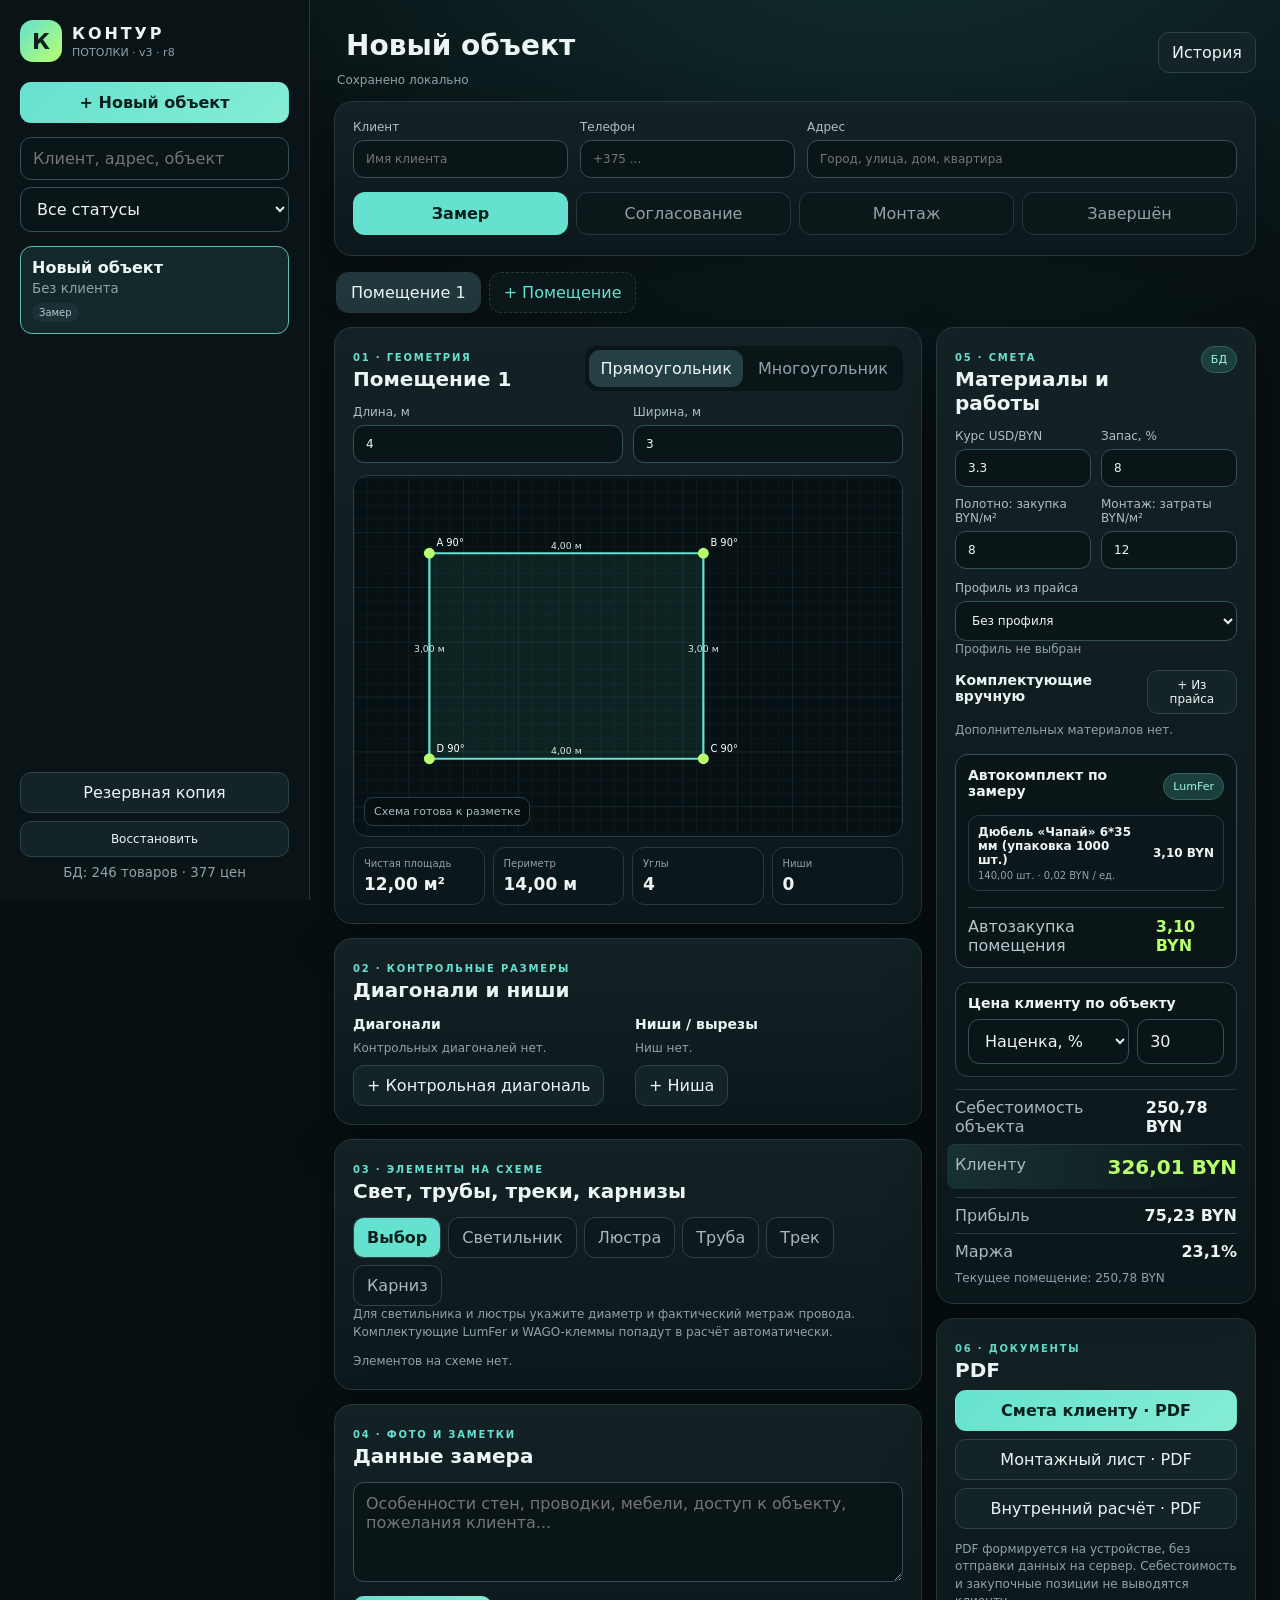
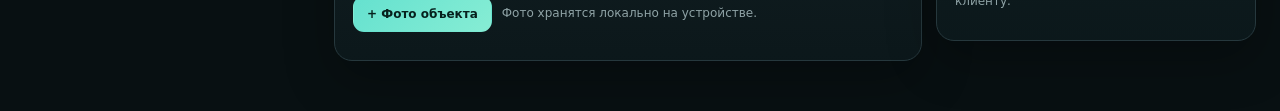
==== commit 122191ee: "pages: show KONTUR r8 release marker" ====
--- a/pages/stretch-ceiling/index.html
+++ b/pages/stretch-ceiling/index.html
@@ -17,7 +17,7 @@
 <body>
   <div class="app-shell">
     <aside class="sidebar" id="sidebar">
-      <div class="brand"><span class="brand-mark">К</span><div><b>КОНТУР</b><small>ПОТОЛКИ · v3</small></div><button class="icon-btn mobile-close" id="closeSidebar" aria-label="Закрыть">×</button></div>
+      <div class="brand"><span class="brand-mark">К</span><div><b>КОНТУР</b><small>ПОТОЛКИ · v3 · r8</small></div><button class="icon-btn mobile-close" id="closeSidebar" aria-label="Закрыть">×</button></div>
       <button class="primary full" id="newProject">+ Новый объект</button>
       <div class="search"><input id="projectSearch" placeholder="Клиент, адрес, объект"><select id="projectStatusFilter"><option value="">Все статусы</option><option value="measurement">Замер</option><option value="approval">Согласование</option><option value="installation">Монтаж</option><option value="completed">Завершён</option></select></div>
       <div class="project-list" id="projectList"></div>
--- a/pages/stretch-ceiling/field-kit.css
+++ b/pages/stretch-ceiling/field-kit.css
@@ -0,0 +1 @@
+.auto-kit-box{margin-top:14px;padding:12px;border:1px solid #315158;border-radius:13px;background:#0a1518}.auto-kit-box .material-head{margin-top:0}.kit-total{display:flex;justify-content:space-between;gap:12px;border-top:1px solid #294248;padding-top:9px;margin-top:8px;color:#b6c7c9}.kit-total strong{color:#b8ff6d}.kit-warnings{display:grid;gap:5px;margin-top:6px}.kit-warning{padding:7px 9px;border-radius:9px;border:1px solid #6b5430;background:#2b2215;color:#ffd694;font-size:11px}.auto-kit-line{display:grid;grid-template-columns:minmax(0,1fr) auto;gap:10px;align-items:center}.auto-kit-line b{display:block;font-size:12px}.auto-kit-line small{display:block;color:#8fa3a6;font-size:10px;margin-top:3px}.auto-kit-line strong{font-size:12px;white-space:nowrap}.feature-card .electrical-fields{display:grid;grid-template-columns:repeat(3,minmax(0,1fr));gap:6px;margin-top:7px;padding-top:7px;border-top:1px solid #243a3f}.feature-card .electrical-fields .field-note{align-self:end;color:#8fa3a6;font-size:10px;padding:0 3px 9px}.feature-card .feature-fields{grid-template-columns:repeat(4,minmax(0,1fr))}@media(max-width:760px){.feature-card .electrical-fields{grid-template-columns:1fr 1fr}.feature-card .electrical-fields .field-note{grid-column:1/-1}.auto-kit-line{grid-template-columns:1fr}.auto-kit-line strong{justify-self:start}}
